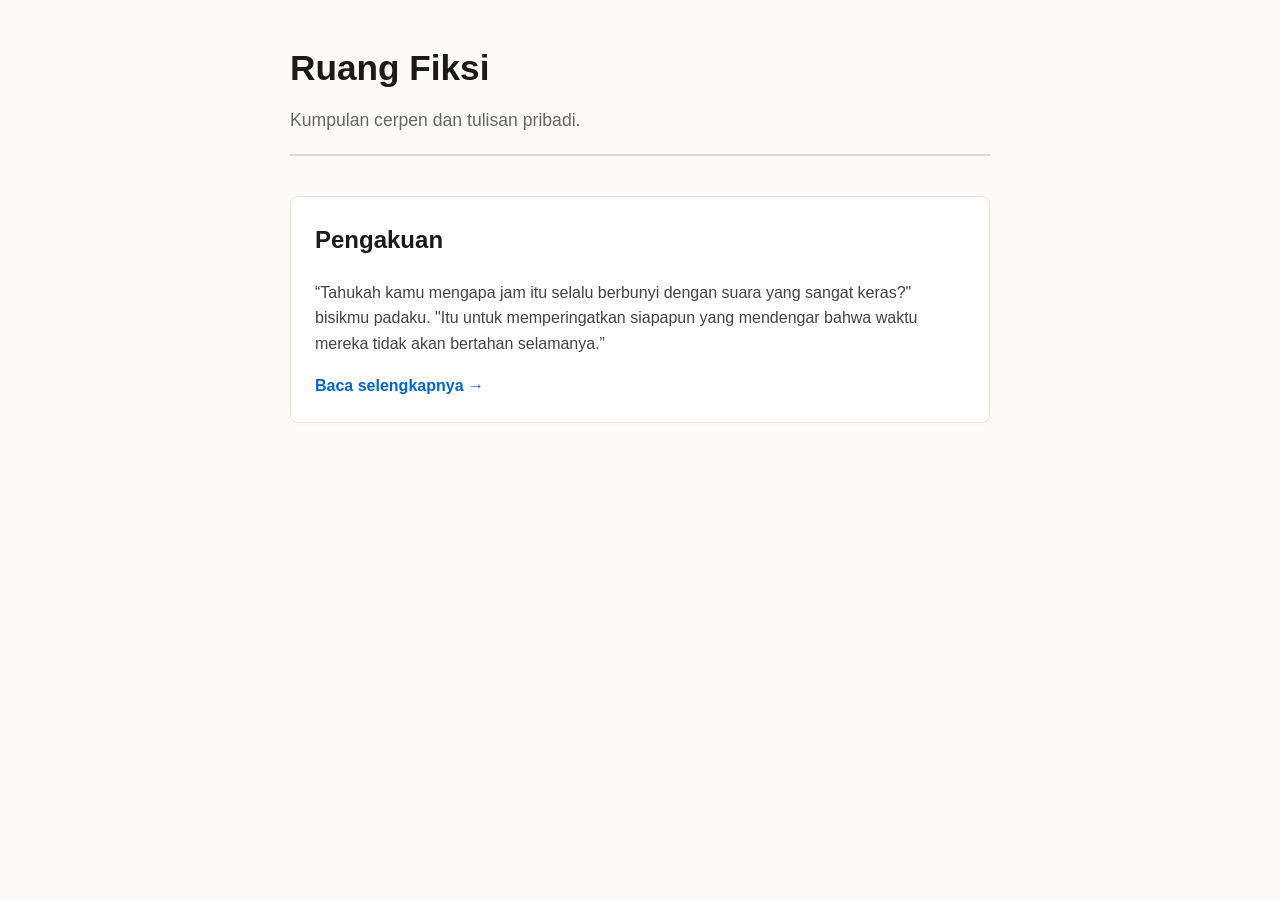
==== index.html @ 9e5500b4 "Rilis awal web dan cerpen pertama (Pengakuan)" ====
<!DOCTYPE html>
<html lang="id">
<head>
    <meta charset="UTF-8">
    <title>Neilo's archive</title>
    <link rel="stylesheet" href="style.css">
</head>
<body>
    <header>
        <h1>Ruang Fiksi</h1>
        <p>Kumpulan cerpen dan tulisan pribadi.</p>
    </header>

    <main>
        <!-- Daftar cerpen akan diletakkan di bawah ini -->
        <article>
    <h2><a href="#">Pengakuan</a></h2>
    <p>“Tahukah kamu mengapa jam itu selalu berbunyi dengan suara yang sangat keras?" bisikmu padaku. "Itu untuk memperingatkan siapapun yang mendengar bahwa waktu mereka tidak akan bertahan selamanya.”</p>
    <a href="pengakuan.html" class="read-more">Baca selengkapnya &rarr;</a>
</article>
    </main>
</body>
</html>
---- style.css ----
/* Pengaturan dasar halaman */
body {
    font-family: -apple-system, BlinkMacSystemFont, "Segoe UI", Roboto, sans-serif;
    background-color: #fdfbf7;
    color: #2c2c2c;
    line-height: 1.6;
    max-width: 700px; /* Lebar maksimal halaman agar nyaman dibaca */
    margin: 0 auto;    /* Membuat posisi teks persis di tengah layar */
    padding: 40px 20px; /* Ruang kosong (padding) di tepi layar */
}

/* Bagian Header / Judul Utama Web */
header {
    border-bottom: 2px solid #e0dbd0;
    padding-bottom: 20px;
    margin-bottom: 40px;
}

header h1 {
    margin: 0 0 10px 0;
    font-size: 2.2rem;
    color: #1a1a1a;
}

header p {
    margin: 0;
    color: #666666;
    font-size: 1.1rem;
}

/* Bagian Kotak Cerpen (Article Card) */
article {
    background: #ffffff;
    padding: 24px;
    border-radius: 8px;
    border: 1px solid #eae5dc;
    margin-bottom: 20px;
    box-shadow: 0 2px 4px rgba(0, 0, 0, 0.02);
}

article h2 {
    margin-top: 0;
    font-size: 1.5rem;
}

article h2 a {
    color: #1a1a1a;
    text-decoration: none;
}

/* Efek interaktif saat kursor menyentuh judul cerpen */
article h2 a:hover {
    color: #0066cc; 
    text-decoration: underline;
}

article p {
    color: #444444;
    margin-bottom: 16px;
}

/* Tombol atau Tautan Baca Selengkapnya */
article a.read-more {
    display: inline-block;
    font-weight: 600;
    color: #0066cc;
    text-decoration: none;
}

article a.read-more:hover {
    text-decoration: underline;
}

/* Styling khusus untuk isi cerpen */
.cerpen-content {
    font-family: "Lora", "Georgia", serif; /* Gaya serif sangat cocok untuk cerita fiksi karena terasa seperti buku */
    font-size: 1.125rem; /* Ukuran huruf 18px, pas untuk dibaca lama */
    line-height: 1.8; /* Jarak antar baris longgar agar tidak sesak */
    color: #2b2b2b;
}

.cerpen-content p {
    margin-bottom: 1.5rem; /* Jarak antar paragraf yang jelas */
    text-align: justify; /* Meratakan kiri-kanan agar rapi seperti buku cetak */
}

/* Membuat huruf pertama di paragraf awal menjadi besar */
.cerpen-content p:first-of-type::first-letter {
    font-size: 4rem;
    float: left;
    line-height: 1;
    padding-right: 8px;
    font-weight: bold;
    color: #1a1a1a;
}
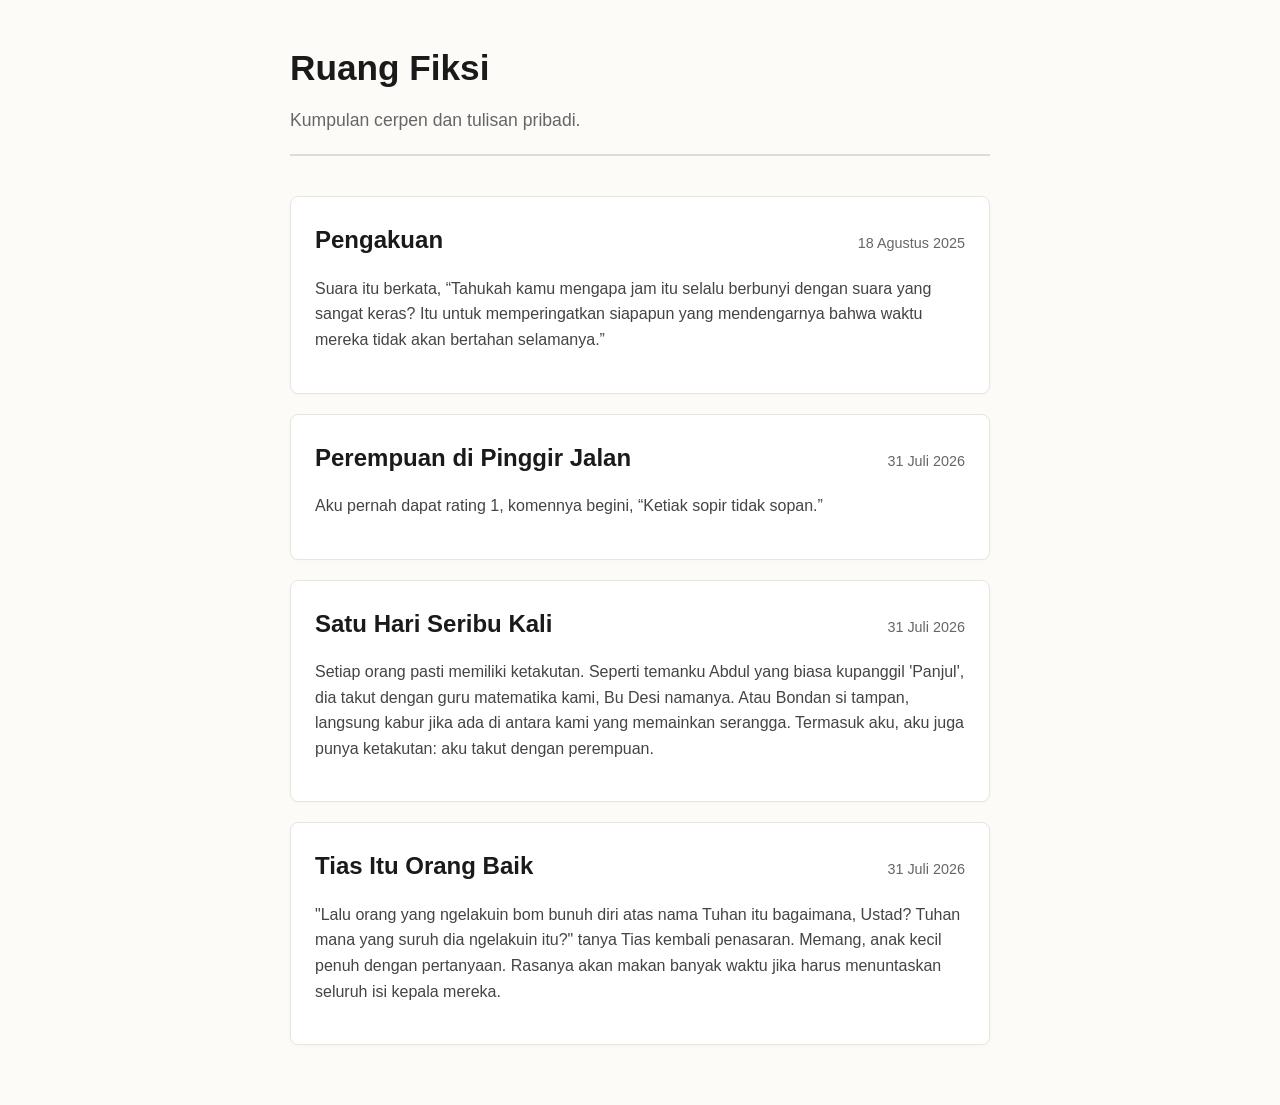
==== commit ad674dbb: "Tambahin cerpen Perempuan di Pinggir Jalan, Satu Hari Seribu Kali, dan Tias itu Orang Baik" ====
--- a/index.html
+++ b/index.html
@@ -2,7 +2,7 @@
 <html lang="id">
 <head>
     <meta charset="UTF-8">
-    <title>Neilo's archive</title>
+    <title>Neilo Archive</title>
     <link rel="stylesheet" href="style.css">
 </head>
 <body>
@@ -14,10 +14,44 @@
     <main>
         <!-- Daftar cerpen akan diletakkan di bawah ini -->
         <article>
-    <h2><a href="#">Pengakuan</a></h2>
-    <p>“Tahukah kamu mengapa jam itu selalu berbunyi dengan suara yang sangat keras?" bisikmu padaku. "Itu untuk memperingatkan siapapun yang mendengar bahwa waktu mereka tidak akan bertahan selamanya.”</p>
-    <a href="pengakuan.html" class="read-more">Baca selengkapnya &rarr;</a>
-</article>
+    <!-- Bungkus judul dan tanggal dalam satu kotak -->
+            <div class="header-cerpen">
+                <h2><a href="pengakuan.html">Pengakuan</a></h2>
+                <time>18 Agustus 2025</time>
+            </div>
+            
+            <p>Suara itu berkata, “Tahukah kamu mengapa jam itu selalu berbunyi dengan suara yang sangat keras? Itu untuk memperingatkan siapapun yang mendengarnya bahwa waktu mereka tidak akan bertahan selamanya.”</p>
+        </article>
+
+        <article>
+    <!-- Bungkus judul dan tanggal dalam satu kotak -->
+            <div class="header-cerpen">
+                <h2><a href="perempuan-di-pinggir-jalan.html">Perempuan di Pinggir Jalan</a></h2>
+                <time>31 Juli 2026</time>
+            </div>
+            
+            <p>Aku pernah dapat rating 1, komennya begini, “Ketiak sopir tidak sopan.” </p>
+        </article>
+
+        <article>
+    <!-- Bungkus judul dan tanggal dalam satu kotak -->
+            <div class="header-cerpen">
+                <h2><a href="satu-hari-seribu-kali.html">Satu Hari Seribu Kali</a></h2>
+                <time>31 Juli 2026</time>
+            </div>
+            
+            <p>Setiap orang pasti memiliki ketakutan. Seperti temanku Abdul yang biasa kupanggil 'Panjul', dia takut dengan guru matematika kami, Bu Desi namanya. Atau Bondan si tampan, langsung kabur jika ada di antara kami yang memainkan serangga. Termasuk aku, aku juga punya ketakutan: aku takut dengan perempuan. </p>
+        </article>
+
+        <article>
+    <!-- Bungkus judul dan tanggal dalam satu kotak -->
+            <div class="header-cerpen">
+                <h2><a href="tias-itu-orang-baik.html">Tias Itu Orang Baik</a></h2>
+                <time>31 Juli 2026</time>
+            </div>
+            
+            <p>"Lalu orang yang ngelakuin bom bunuh diri atas nama Tuhan itu bagaimana, Ustad? Tuhan mana yang suruh dia ngelakuin itu?" tanya Tias kembali penasaran. Memang, anak kecil penuh dengan pertanyaan. Rasanya akan makan banyak waktu jika harus menuntaskan seluruh isi kepala mereka.</p>
+        </article>
     </main>
 </body>
 </html>
--- a/style.css
+++ b/style.css
@@ -26,6 +26,23 @@
     margin: 0;
     color: #666666;
     font-size: 1.1rem;
+}
+
+.header-cerpen {
+    display: flex;
+    justify-content: space-between; /* Mendorong judul mentok ke kiri, tanggal mentok ke kanan */
+    align-items: baseline; /* Menyamaratakan garis bawah teks agar sejajar rapi */
+    margin-bottom: 12px; /* Memberi jarak dengan paragraf sinopsis di bawahnya */
+}
+
+.header-cerpen h2 {
+    margin: 0; /* Wajib diubah menjadi 0 agar kotak flexbox tidak berantakan */
+}
+
+.header-cerpen time {
+    font-size: 0.9rem; /* Dibuat lebih kecil dari teks biasa (1rem) */
+    color: #666; /* Warna abu-abu agar mata pembaca tetap fokus pada judul utama */
+    margin-left: 15px; /* Memberi jarak aman jika layar ponsel sangat sempit dan teks bertabrakan */
 }
 
 /* Bagian Kotak Cerpen (Article Card) */
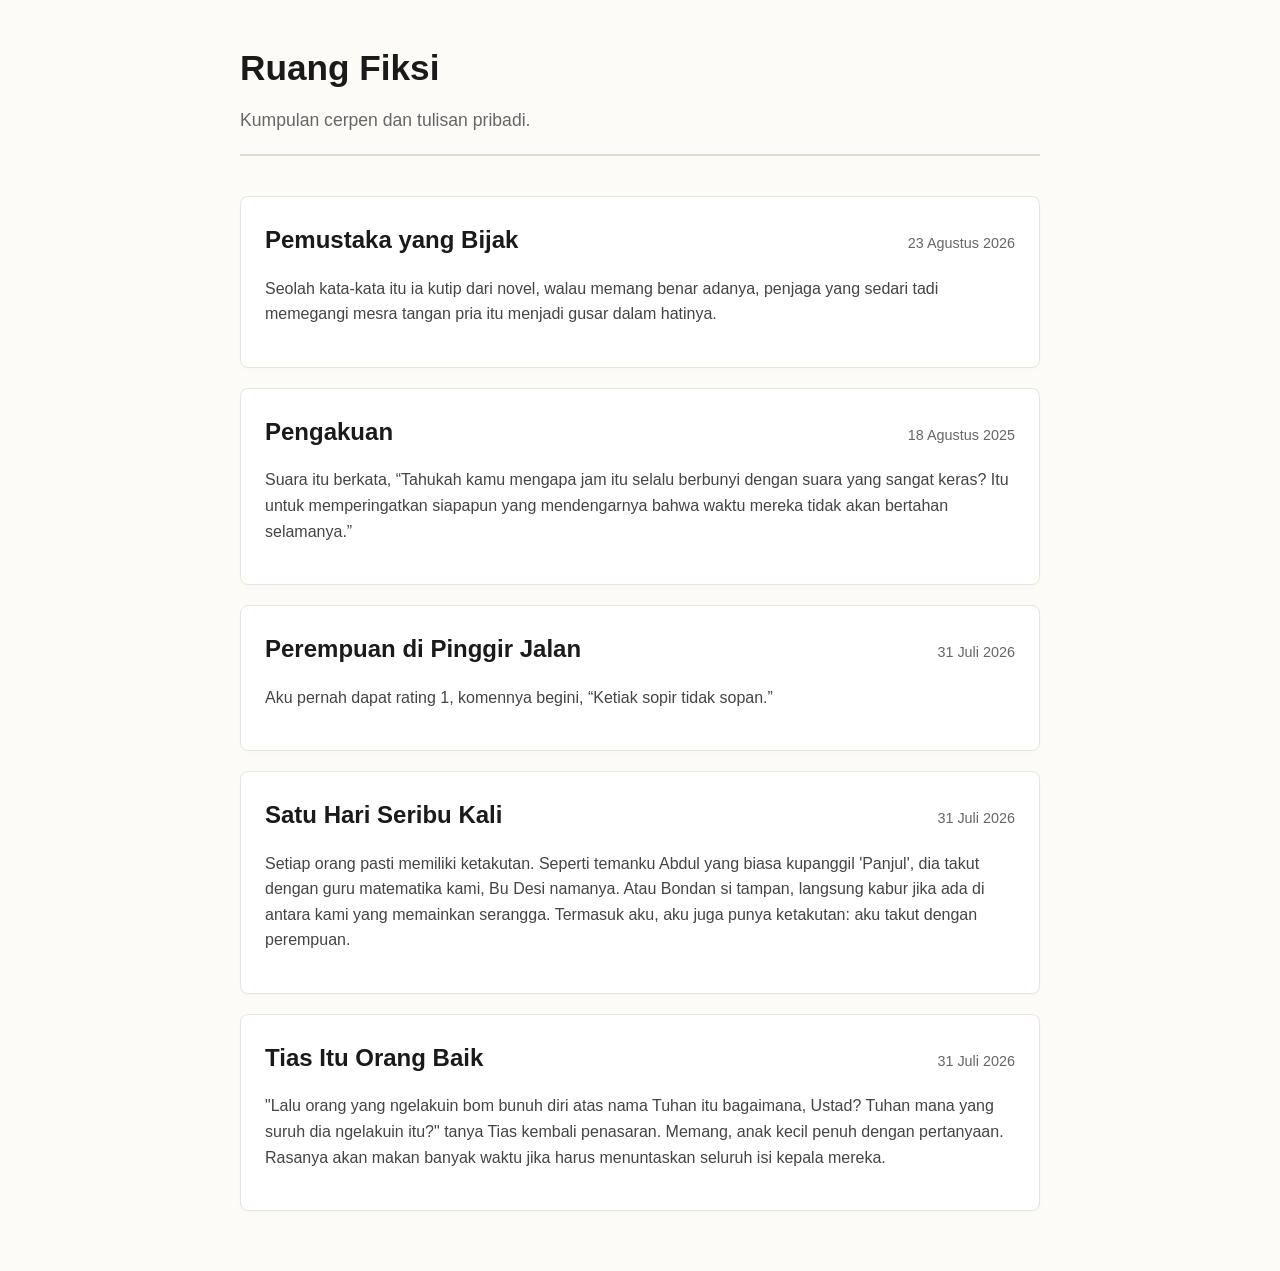
==== commit fcb0db7a: "Tambahin cerpen Pemustaka yang Bijak dan membuat tampilan hp lebih nyaman" ====
--- a/index.html
+++ b/index.html
@@ -2,6 +2,7 @@
 <html lang="id">
 <head>
     <meta charset="UTF-8">
+    <meta name="viewport" content="width=device-width, initial-scale=1.0">
     <title>Neilo Archive</title>
     <link rel="stylesheet" href="style.css">
 </head>
@@ -13,6 +14,16 @@
 
     <main>
         <!-- Daftar cerpen akan diletakkan di bawah ini -->
+        <article>
+    <!-- Bungkus judul dan tanggal dalam satu kotak -->
+            <div class="header-cerpen">
+                <h2><a href="pemustaka-yang-bijak.html">Pemustaka yang Bijak</a></h2>
+                <time>23 Agustus 2026</time>
+            </div>
+            
+            <p>Seolah kata-kata itu ia kutip dari novel, walau memang benar adanya, penjaga yang sedari tadi memegangi mesra tangan pria itu menjadi gusar dalam hatinya. </p>
+        </article>
+
         <article>
     <!-- Bungkus judul dan tanggal dalam satu kotak -->
             <div class="header-cerpen">
--- a/style.css
+++ b/style.css
@@ -4,8 +4,9 @@
     background-color: #fdfbf7;
     color: #2c2c2c;
     line-height: 1.6;
-    max-width: 700px; /* Lebar maksimal halaman agar nyaman dibaca */
-    margin: 0 auto;    /* Membuat posisi teks persis di tengah layar */
+    max-width: 800px; /* Batas mentok lebar untuk layar laptop */
+    width: 90%; /* Memberi sisa ruang kosong di sisi kiri-kanan layar HP */
+    margin: 0 auto;    /* Mendorong konten persis ke tengah layar */
     padding: 40px 20px; /* Ruang kosong (padding) di tepi layar */
 }
 
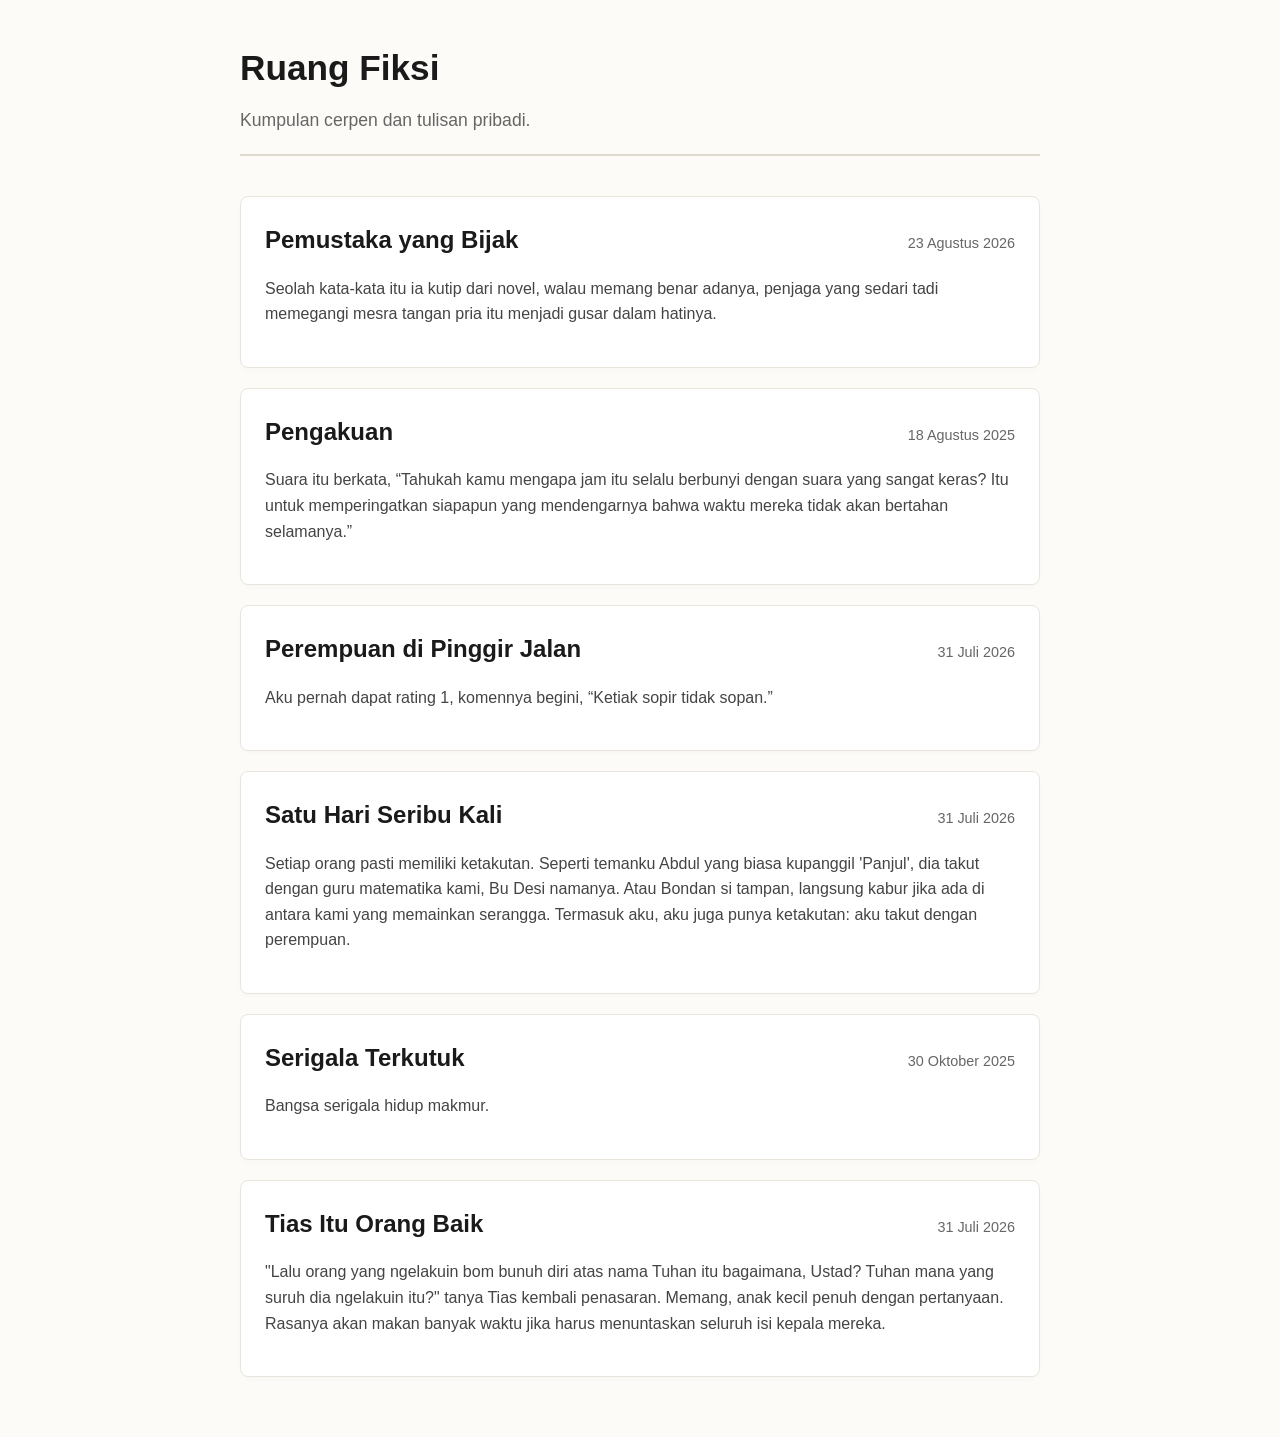
==== commit 7f6b0451: "Menambahkan cerpen Serigala Terkutuk." ====
--- a/index.html
+++ b/index.html
@@ -57,6 +57,16 @@
         <article>
     <!-- Bungkus judul dan tanggal dalam satu kotak -->
             <div class="header-cerpen">
+                <h2><a href="serigala-terkutuk.html">Serigala Terkutuk</a></h2>
+                <time>30 Oktober 2025</time>
+            </div>
+            
+            <p> Bangsa serigala hidup makmur. </p>
+        </article>
+
+        <article>
+    <!-- Bungkus judul dan tanggal dalam satu kotak -->
+            <div class="header-cerpen">
                 <h2><a href="tias-itu-orang-baik.html">Tias Itu Orang Baik</a></h2>
                 <time>31 Juli 2026</time>
             </div>
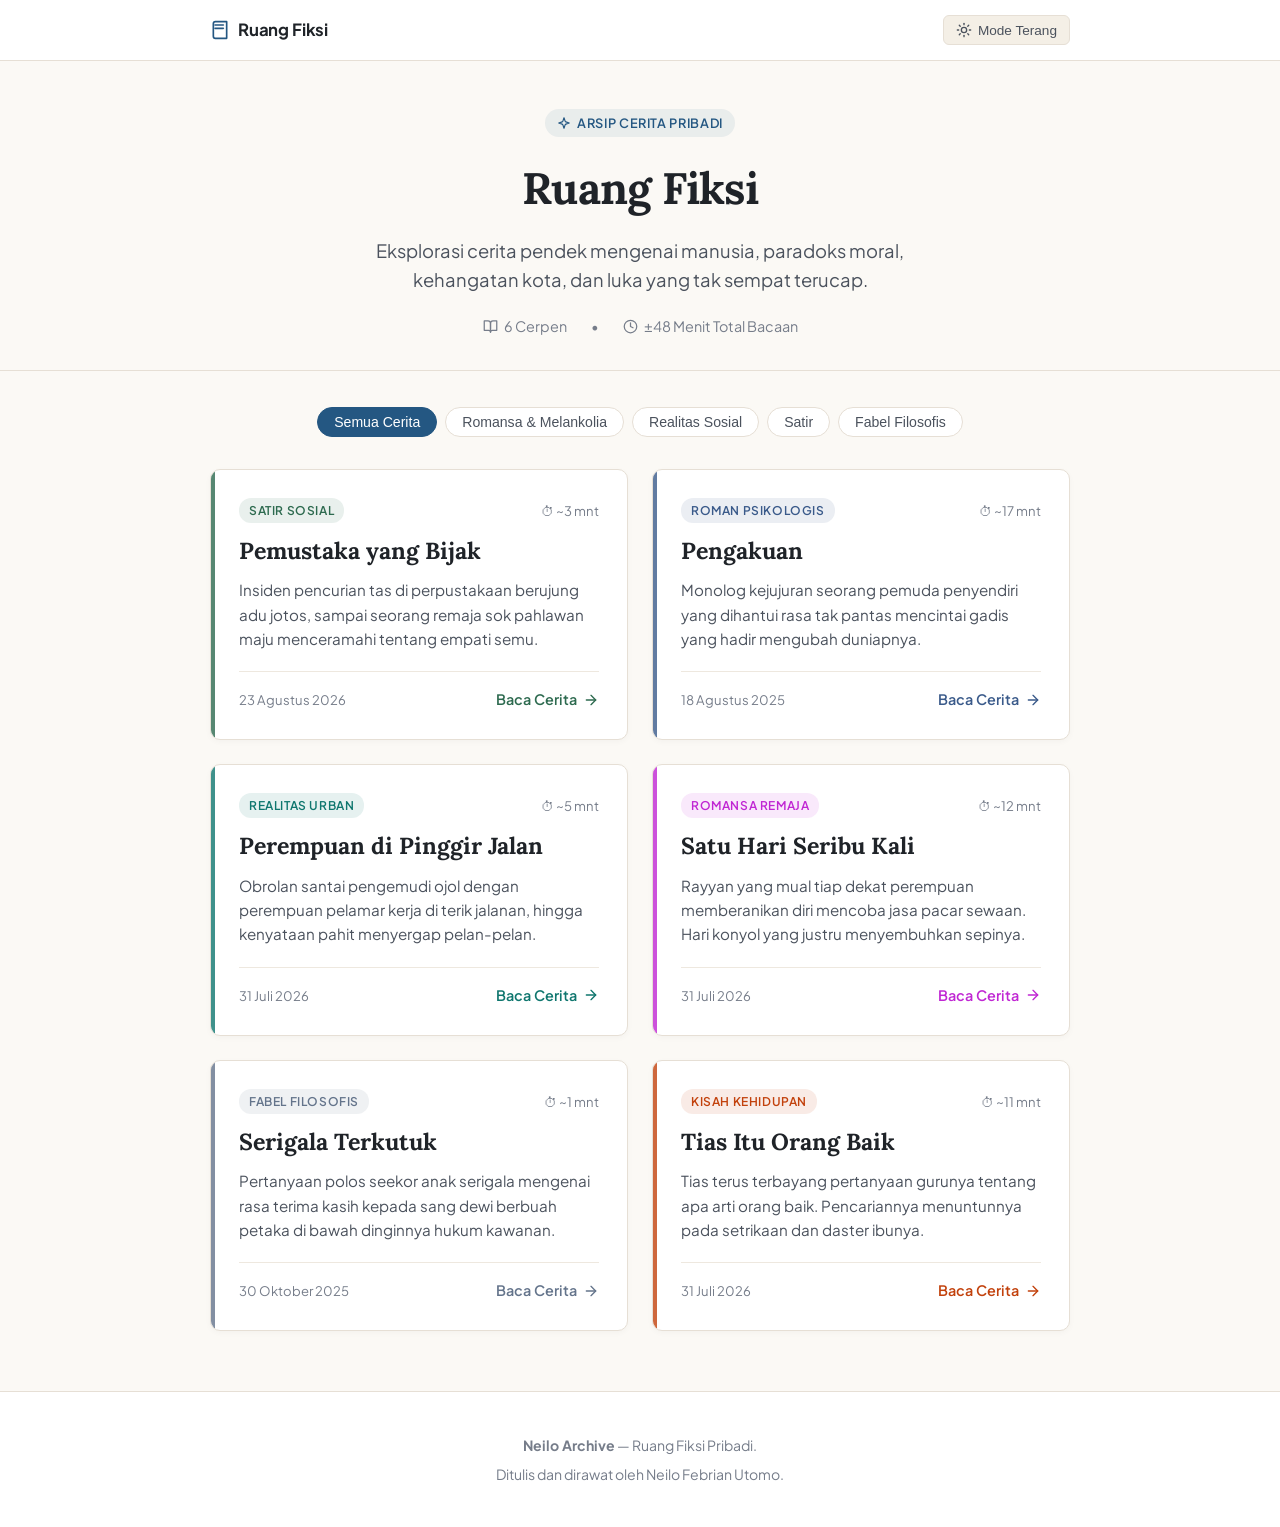
==== commit 9381604a: "feat: perbarui tampilan antarmuka cerpen, mode baca interaktif, dan navigasi arsip" ====
--- a/index.html
+++ b/index.html
@@ -3,76 +3,194 @@
 <head>
     <meta charset="UTF-8">
     <meta name="viewport" content="width=device-width, initial-scale=1.0">
-    <title>Neilo Archive</title>
+    <title>Ruang Fiksi - Neilo Archive</title>
+    <meta name="description" content="Kumpulan cerpen, prosa, dan tulisan fiksi pribadi oleh Neilo Febrian Utomo.">
+    
+    <!-- Google Fonts: Lora (Prose) & Plus Jakarta Sans (UI) -->
+    <link rel="preconnect" href="https://fonts.googleapis.com">
+    <link rel="preconnect" href="https://fonts.gstatic.com" crossorigin>
+    <link href="https://fonts.googleapis.com/css2?family=Lora:ital,wght@0,400..700;1,400..700&family=Plus+Jakarta+Sans:wght@400;500;600;700&display=swap" rel="stylesheet">
+    
     <link rel="stylesheet" href="style.css">
 </head>
 <body>
-    <header>
-        <h1>Ruang Fiksi</h1>
-        <p>Kumpulan cerpen dan tulisan pribadi.</p>
+    <!-- Navigasi Atas -->
+    <nav class="site-nav" aria-label="Navigasi Utama">
+        <div class="container">
+            <a href="index.html" class="nav-brand">
+                <svg width="20" height="20" viewBox="0 0 24 24" fill="none" stroke="currentColor" stroke-width="2" stroke-linecap="round" stroke-linejoin="round"><path d="M4 19.5v-15A2.5 2.5 0 0 1 6.5 2H20v20H6.5a2.5 2.5 0 0 1-2.5-2.5Z"/><path d="M6 6h10"/><path d="M6 10h10"/></svg>
+                <span>Ruang Fiksi</span>
+            </a>
+            
+            <div class="nav-actions">
+                <button id="theme-toggle-btn" class="nav-btn" type="button" aria-label="Ganti Tema">
+                    <svg width="16" height="16" viewBox="0 0 24 24" fill="none" stroke="currentColor" stroke-width="2" stroke-linecap="round" stroke-linejoin="round"><circle cx="12" cy="12" r="4"/><path d="M12 2v2"/><path d="M12 20v2"/><path d="m4.93 4.93 1.41 1.41"/><path d="m17.66 17.66 1.41 1.41"/><path d="M2 12h2"/><path d="M20 12h2"/><path d="m6.34 17.66-1.41 1.41"/><path d="m19.07 4.93-1.41 1.41"/></svg>
+                    <span class="theme-label">Tema</span>
+                </button>
+            </div>
+        </div>
+    </nav>
+
+    <!-- Header Hero Beranda -->
+    <header class="home-hero">
+        <div class="container">
+            <div class="home-badge">
+                <svg width="14" height="14" viewBox="0 0 24 24" fill="none" stroke="currentColor" stroke-width="2" stroke-linecap="round" stroke-linejoin="round"><path d="m12 3-1.912 5.813a2 2 0 0 1-1.275 1.275L3 12l5.813 1.912a2 2 0 0 1 1.275 1.275L12 21l1.912-5.813a2 2 0 0 1 1.275-1.275L21 12l-5.813-1.912a2 2 0 0 1-1.275-1.275L12 3Z"/></svg>
+                Arsip Cerita Pribadi
+            </div>
+            <h1>Ruang Fiksi</h1>
+            <p>Eksplorasi cerita pendek mengenai manusia, paradoks moral, kehangatan kota, dan luka yang tak sempat terucap.</p>
+            
+            <div class="home-stats">
+                <span>
+                    <svg width="15" height="15" viewBox="0 0 24 24" fill="none" stroke="currentColor" stroke-width="2" stroke-linecap="round" stroke-linejoin="round"><path d="M2 3h6a4 4 0 0 1 4 4v14a3 3 0 0 0-3-3H2z"/><path d="M22 3h-6a4 4 0 0 0-4 4v14a3 3 0 0 1 3-3h7z"/></svg>
+                    6 Cerpen
+                </span>
+                <span>•</span>
+                <span>
+                    <svg width="15" height="15" viewBox="0 0 24 24" fill="none" stroke="currentColor" stroke-width="2" stroke-linecap="round" stroke-linejoin="round"><circle cx="12" cy="12" r="10"/><polyline points="12 6 12 12 16 14"/></svg>
+                    ±48 Menit Total Bacaan
+                </span>
+            </div>
+        </div>
     </header>
 
-    <main>
-        <!-- Daftar cerpen akan diletakkan di bawah ini -->
-        <article>
-    <!-- Bungkus judul dan tanggal dalam satu kotak -->
-            <div class="header-cerpen">
-                <h2><a href="pemustaka-yang-bijak.html">Pemustaka yang Bijak</a></h2>
-                <time>23 Agustus 2026</time>
-            </div>
-            
-            <p>Seolah kata-kata itu ia kutip dari novel, walau memang benar adanya, penjaga yang sedari tadi memegangi mesra tangan pria itu menjadi gusar dalam hatinya. </p>
-        </article>
+    <main class="container">
+        <!-- Filter Kategori -->
+        <div class="filter-bar" role="tablist" aria-label="Filter Genre Cerpen">
+            <button class="filter-pill active" data-category="all" type="button">Semua Cerita</button>
+            <button class="filter-pill" data-category="romansa" type="button">Romansa & Melankolia</button>
+            <button class="filter-pill" data-category="realitas" type="button">Realitas Sosial</button>
+            <button class="filter-pill" data-category="satir" type="button">Satir</button>
+            <button class="filter-pill" data-category="fabel" type="button">Fabel Filosofis</button>
+        </div>
 
-        <article>
-    <!-- Bungkus judul dan tanggal dalam satu kotak -->
-            <div class="header-cerpen">
-                <h2><a href="pengakuan.html">Pengakuan</a></h2>
-                <time>18 Agustus 2025</time>
-            </div>
-            
-            <p>Suara itu berkata, “Tahukah kamu mengapa jam itu selalu berbunyi dengan suara yang sangat keras? Itu untuk memperingatkan siapapun yang mendengarnya bahwa waktu mereka tidak akan bertahan selamanya.”</p>
-        </article>
+        <!-- Grid Daftar Cerpen -->
+        <section class="story-grid" aria-label="Daftar Cerpen">
+            <!-- Cerpen 1: Pemustaka yang Bijak -->
+            <article class="story-card" data-category="satir" style="--card-accent: #2d6a4f; --card-tint: rgba(45, 106, 79, 0.1);">
+                <div>
+                    <div class="story-card-header">
+                        <span class="story-tag">Satir Sosial</span>
+                        <span class="story-time-meta">⏱ ~3 mnt</span>
+                    </div>
+                    <h2><a href="pemustaka-yang-bijak.html">Pemustaka yang Bijak</a></h2>
+                    <p>Insiden pencurian tas di perpustakaan berujung adu jotos, sampai seorang remaja sok pahlawan maju menceramahi tentang empati semu.</p>
+                </div>
+                <div class="story-card-footer">
+                    <span class="story-date">23 Agustus 2026</span>
+                    <a href="pemustaka-yang-bijak.html" class="story-read-link">
+                        Baca Cerita 
+                        <svg width="16" height="16" viewBox="0 0 24 24" fill="none" stroke="currentColor" stroke-width="2" stroke-linecap="round" stroke-linejoin="round"><path d="M5 12h14"/><path d="m12 5 7 7-7 7"/></svg>
+                    </a>
+                </div>
+            </article>
 
-        <article>
-    <!-- Bungkus judul dan tanggal dalam satu kotak -->
-            <div class="header-cerpen">
-                <h2><a href="perempuan-di-pinggir-jalan.html">Perempuan di Pinggir Jalan</a></h2>
-                <time>31 Juli 2026</time>
-            </div>
-            
-            <p>Aku pernah dapat rating 1, komennya begini, “Ketiak sopir tidak sopan.” </p>
-        </article>
+            <!-- Cerpen 2: Pengakuan -->
+            <article class="story-card" data-category="romansa" style="--card-accent: #3a5a8a; --card-tint: rgba(58, 90, 138, 0.1);">
+                <div>
+                    <div class="story-card-header">
+                        <span class="story-tag">Roman Psikologis</span>
+                        <span class="story-time-meta">⏱ ~17 mnt</span>
+                    </div>
+                    <h2><a href="pengakuan.html">Pengakuan</a></h2>
+                    <p>Monolog kejujuran seorang pemuda penyendiri yang dihantui rasa tak pantas mencintai gadis yang hadir mengubah duniapnya.</p>
+                </div>
+                <div class="story-card-footer">
+                    <span class="story-date">18 Agustus 2025</span>
+                    <a href="pengakuan.html" class="story-read-link">
+                        Baca Cerita 
+                        <svg width="16" height="16" viewBox="0 0 24 24" fill="none" stroke="currentColor" stroke-width="2" stroke-linecap="round" stroke-linejoin="round"><path d="M5 12h14"/><path d="m12 5 7 7-7 7"/></svg>
+                    </a>
+                </div>
+            </article>
 
-        <article>
-    <!-- Bungkus judul dan tanggal dalam satu kotak -->
-            <div class="header-cerpen">
-                <h2><a href="satu-hari-seribu-kali.html">Satu Hari Seribu Kali</a></h2>
-                <time>31 Juli 2026</time>
-            </div>
-            
-            <p>Setiap orang pasti memiliki ketakutan. Seperti temanku Abdul yang biasa kupanggil 'Panjul', dia takut dengan guru matematika kami, Bu Desi namanya. Atau Bondan si tampan, langsung kabur jika ada di antara kami yang memainkan serangga. Termasuk aku, aku juga punya ketakutan: aku takut dengan perempuan. </p>
-        </article>
+            <!-- Cerpen 3: Perempuan di Pinggir Jalan -->
+            <article class="story-card" data-category="realitas" style="--card-accent: #0f766e; --card-tint: rgba(15, 118, 110, 0.1);">
+                <div>
+                    <div class="story-card-header">
+                        <span class="story-tag">Realitas Urban</span>
+                        <span class="story-time-meta">⏱ ~5 mnt</span>
+                    </div>
+                    <h2><a href="perempuan-di-pinggir-jalan.html">Perempuan di Pinggir Jalan</a></h2>
+                    <p>Obrolan santai pengemudi ojol dengan perempuan pelamar kerja di terik jalanan, hingga kenyataan pahit menyergap pelan-pelan.</p>
+                </div>
+                <div class="story-card-footer">
+                    <span class="story-date">31 Juli 2026</span>
+                    <a href="perempuan-di-pinggir-jalan.html" class="story-read-link">
+                        Baca Cerita 
+                        <svg width="16" height="16" viewBox="0 0 24 24" fill="none" stroke="currentColor" stroke-width="2" stroke-linecap="round" stroke-linejoin="round"><path d="M5 12h14"/><path d="m12 5 7 7-7 7"/></svg>
+                    </a>
+                </div>
+            </article>
 
-        <article>
-    <!-- Bungkus judul dan tanggal dalam satu kotak -->
-            <div class="header-cerpen">
-                <h2><a href="serigala-terkutuk.html">Serigala Terkutuk</a></h2>
-                <time>30 Oktober 2025</time>
-            </div>
-            
-            <p> Bangsa serigala hidup makmur. </p>
-        </article>
+            <!-- Cerpen 4: Satu Hari Seribu Kali -->
+            <article class="story-card" data-category="romansa" style="--card-accent: #c026d3; --card-tint: rgba(192, 38, 211, 0.1);">
+                <div>
+                    <div class="story-card-header">
+                        <span class="story-tag">Romansa Remaja</span>
+                        <span class="story-time-meta">⏱ ~12 mnt</span>
+                    </div>
+                    <h2><a href="satu-hari-seribu-kali.html">Satu Hari Seribu Kali</a></h2>
+                    <p>Rayyan yang mual tiap dekat perempuan memberanikan diri mencoba jasa pacar sewaan. Hari konyol yang justru menyembuhkan sepinya.</p>
+                </div>
+                <div class="story-card-footer">
+                    <span class="story-date">31 Juli 2026</span>
+                    <a href="satu-hari-seribu-kali.html" class="story-read-link">
+                        Baca Cerita 
+                        <svg width="16" height="16" viewBox="0 0 24 24" fill="none" stroke="currentColor" stroke-width="2" stroke-linecap="round" stroke-linejoin="round"><path d="M5 12h14"/><path d="m12 5 7 7-7 7"/></svg>
+                    </a>
+                </div>
+            </article>
 
-        <article>
-    <!-- Bungkus judul dan tanggal dalam satu kotak -->
-            <div class="header-cerpen">
-                <h2><a href="tias-itu-orang-baik.html">Tias Itu Orang Baik</a></h2>
-                <time>31 Juli 2026</time>
-            </div>
-            
-            <p>"Lalu orang yang ngelakuin bom bunuh diri atas nama Tuhan itu bagaimana, Ustad? Tuhan mana yang suruh dia ngelakuin itu?" tanya Tias kembali penasaran. Memang, anak kecil penuh dengan pertanyaan. Rasanya akan makan banyak waktu jika harus menuntaskan seluruh isi kepala mereka.</p>
-        </article>
+            <!-- Cerpen 5: Serigala Terkutuk -->
+            <article class="story-card" data-category="fabel" style="--card-accent: #64748b; --card-tint: rgba(100, 116, 139, 0.1);">
+                <div>
+                    <div class="story-card-header">
+                        <span class="story-tag">Fabel Filosofis</span>
+                        <span class="story-time-meta">⏱ ~1 mnt</span>
+                    </div>
+                    <h2><a href="serigala-terkutuk.html">Serigala Terkutuk</a></h2>
+                    <p>Pertanyaan polos seekor anak serigala mengenai rasa terima kasih kepada sang dewi berbuah petaka di bawah dinginnya hukum kawanan.</p>
+                </div>
+                <div class="story-card-footer">
+                    <span class="story-date">30 Oktober 2025</span>
+                    <a href="serigala-terkutuk.html" class="story-read-link">
+                        Baca Cerita 
+                        <svg width="16" height="16" viewBox="0 0 24 24" fill="none" stroke="currentColor" stroke-width="2" stroke-linecap="round" stroke-linejoin="round"><path d="M5 12h14"/><path d="m12 5 7 7-7 7"/></svg>
+                    </a>
+                </div>
+            </article>
+
+            <!-- Cerpen 6: Tias Itu Orang Baik -->
+            <article class="story-card" data-category="realitas" style="--card-accent: #c2410c; --card-tint: rgba(194, 65, 12, 0.1);">
+                <div>
+                    <div class="story-card-header">
+                        <span class="story-tag">Kisah Kehidupan</span>
+                        <span class="story-time-meta">⏱ ~11 mnt</span>
+                    </div>
+                    <h2><a href="tias-itu-orang-baik.html">Tias Itu Orang Baik</a></h2>
+                    <p>Tias terus terbayang pertanyaan gurunya tentang apa arti orang baik. Pencariannya menuntunnya pada setrikaan dan daster ibunya.</p>
+                </div>
+                <div class="story-card-footer">
+                    <span class="story-date">31 Juli 2026</span>
+                    <a href="tias-itu-orang-baik.html" class="story-read-link">
+                        Baca Cerita 
+                        <svg width="16" height="16" viewBox="0 0 24 24" fill="none" stroke="currentColor" stroke-width="2" stroke-linecap="round" stroke-linejoin="round"><path d="M5 12h14"/><path d="m12 5 7 7-7 7"/></svg>
+                    </a>
+                </div>
+            </article>
+        </section>
     </main>
+
+    <!-- Footer -->
+    <footer class="site-footer">
+        <div class="container">
+            <p><strong>Neilo Archive</strong> — Ruang Fiksi Pribadi.</p>
+            <p>Ditulis dan dirawat oleh Neilo Febrian Utomo.</p>
+        </div>
+    </footer>
+
+    <script src="main.js"></script>
 </body>
-</html>+</html>
--- a/style.css
+++ b/style.css
@@ -1,114 +1,822 @@
-/* Pengaturan dasar halaman */
+/* ==========================================================================
+   Ruang Fiksi - Neilo Archive Stylesheet
+   Sistem Desain Khusus Cerita Fiksi: Tipografi Nyaman, Mode Baca, & Aksen Unik
+   ========================================================================== */
+
+/* 1. VARIABEL & TEMA WARNA */
+:root {
+    --font-serif: 'Lora', Georgia, 'Times New Roman', serif;
+    --font-sans: 'Plus Jakarta Sans', -apple-system, BlinkMacSystemFont, "Segoe UI", Roboto, sans-serif;
+    
+    /* Default Mode: Terang (Clean Light Paper) */
+    --bg-page: #fbf9f5;
+    --bg-surface: #ffffff;
+    --bg-surface-subtle: #f4efe6;
+    --bg-accent-subtle: rgba(0, 0, 0, 0.04);
+    
+    --text-primary: #1f2328;
+    --text-secondary: #4b525d;
+    --text-muted: #767d8a;
+    
+    --border-color: #e6dfd5;
+    --border-subtle: #eee8df;
+    
+    --accent-default: #245782;
+    --accent-hover: #173b5c;
+    --accent-light: rgba(36, 87, 130, 0.08);
+    
+    --story-accent: #245782;
+    --story-tint: rgba(36, 87, 130, 0.06);
+
+    --shadow-sm: 0 2px 6px rgba(0, 0, 0, 0.03);
+    --shadow-md: 0 8px 20px rgba(0, 0, 0, 0.05);
+    
+    --content-width: 720px;
+    --container-width: 900px;
+    --radius-sm: 6px;
+    --radius-md: 10px;
+    --radius-lg: 16px;
+    
+    --font-size-base: 1.125rem; /* 18px */
+    --line-height-prose: 1.85;
+}
+
+/* Tema: Sepia (Kertas Buku Klasik) */
+[data-theme="sepia"] {
+    --bg-page: #f4eedb;
+    --bg-surface: #fcf6e7;
+    --bg-surface-subtle: #e9e0c7;
+    --bg-accent-subtle: rgba(74, 55, 34, 0.05);
+    
+    --text-primary: #3c2e1f;
+    --text-secondary: #5f4a33;
+    --text-muted: #8c7356;
+    
+    --border-color: #dfd2b5;
+    --border-subtle: #e8dec7;
+    
+    --accent-default: #8a5323;
+    --accent-hover: #683d16;
+    --accent-light: rgba(138, 83, 35, 0.1);
+    
+    --shadow-sm: 0 2px 6px rgba(60, 46, 31, 0.05);
+    --shadow-md: 0 8px 20px rgba(60, 46, 31, 0.08);
+}
+
+/* Tema: Gelap (OLED/Midnight Reading) */
+[data-theme="dark"] {
+    --bg-page: #131518;
+    --bg-surface: #1b1e23;
+    --bg-surface-subtle: #242830;
+    --bg-accent-subtle: rgba(255, 255, 255, 0.05);
+    
+    --text-primary: #eceff4;
+    --text-secondary: #b6beca;
+    --text-muted: #798393;
+    
+    --border-color: #2b303b;
+    --border-subtle: #21252d;
+    
+    --accent-default: #58a6ff;
+    --accent-hover: #79b8ff;
+    --accent-light: rgba(88, 166, 255, 0.12);
+    
+    --shadow-sm: 0 2px 6px rgba(0, 0, 0, 0.35);
+    --shadow-md: 0 8px 20px rgba(0, 0, 0, 0.5);
+}
+
+/* Aksen Warna Berdasarkan Cerita */
+body[data-story="pemustaka"] {
+    --story-accent: #2d6a4f;
+    --story-tint: rgba(45, 106, 79, 0.08);
+}
+body[data-story="pengakuan"] {
+    --story-accent: #3a5a8a;
+    --story-tint: rgba(58, 90, 138, 0.08);
+}
+body[data-story="perempuan"] {
+    --story-accent: #0f766e;
+    --story-tint: rgba(15, 118, 110, 0.08);
+}
+body[data-story="seribu-kali"] {
+    --story-accent: #c026d3;
+    --story-tint: rgba(192, 38, 211, 0.08);
+}
+body[data-story="serigala"] {
+    --story-accent: #64748b;
+    --story-tint: rgba(100, 116, 139, 0.1);
+}
+body[data-story="tias"] {
+    --story-accent: #c2410c;
+    --story-tint: rgba(194, 65, 12, 0.08);
+}
+
+/* Skala Ukuran Font Pembaca */
+html.font-sm { font-size: 15px; }
+html.font-md { font-size: 16px; }
+html.font-lg { font-size: 18px; }
+html.font-xl { font-size: 20px; }
+
+/* 2. PENGATURAN DASAR */
+* {
+    box-sizing: border-box;
+}
+
 body {
-    font-family: -apple-system, BlinkMacSystemFont, "Segoe UI", Roboto, sans-serif;
-    background-color: #fdfbf7;
-    color: #2c2c2c;
+    margin: 0;
+    padding: 0;
+    font-family: var(--font-sans);
+    background-color: var(--bg-page);
+    color: var(--text-primary);
     line-height: 1.6;
-    max-width: 800px; /* Batas mentok lebar untuk layar laptop */
-    width: 90%; /* Memberi sisa ruang kosong di sisi kiri-kanan layar HP */
-    margin: 0 auto;    /* Mendorong konten persis ke tengah layar */
-    padding: 40px 20px; /* Ruang kosong (padding) di tepi layar */
-}
-
-/* Bagian Header / Judul Utama Web */
-header {
-    border-bottom: 2px solid #e0dbd0;
-    padding-bottom: 20px;
+    transition: background-color 0.25s ease, color 0.25s ease;
+    -webkit-font-smoothing: antialiased;
+}
+
+/* Scroll progress bar */
+#reading-progress {
+    position: fixed;
+    top: 0;
+    left: 0;
+    height: 3px;
+    width: 0%;
+    background: var(--story-accent);
+    z-index: 1000;
+    transition: width 0.1s ease-out;
+}
+
+/* Container Pembungkus */
+.container {
+    max-width: var(--container-width);
+    margin: 0 auto;
+    padding: 0 20px;
+}
+
+/* 3. NAVBAR & TOOLBAR MODE BACA */
+.site-nav {
+    border-bottom: 1px solid var(--border-color);
+    background-color: var(--bg-surface);
+    position: sticky;
+    top: 0;
+    z-index: 900;
+    backdrop-filter: blur(8px);
+    transition: background-color 0.25s ease, border-color 0.25s ease;
+}
+
+.site-nav .container {
+    display: flex;
+    justify-content: space-between;
+    align-items: center;
+    height: 60px;
+}
+
+.nav-brand {
+    display: flex;
+    align-items: center;
+    gap: 8px;
+    font-weight: 700;
+    font-size: 1.05rem;
+    color: var(--text-primary);
+    text-decoration: none;
+    letter-spacing: -0.01em;
+}
+
+.nav-brand:hover {
+    color: var(--story-accent);
+}
+
+.nav-brand svg {
+    color: var(--story-accent);
+}
+
+.nav-actions {
+    display: flex;
+    align-items: center;
+    gap: 8px;
+}
+
+.nav-btn {
+    display: inline-flex;
+    align-items: center;
+    gap: 6px;
+    background: var(--bg-surface-subtle);
+    border: 1px solid var(--border-color);
+    color: var(--text-secondary);
+    padding: 6px 12px;
+    border-radius: var(--radius-sm);
+    font-size: 0.85rem;
+    font-weight: 500;
+    cursor: pointer;
+    text-decoration: none;
+    transition: all 0.2s ease;
+}
+
+.nav-btn:hover {
+    background: var(--bg-page);
+    color: var(--text-primary);
+    border-color: var(--story-accent);
+}
+
+.font-size-group {
+    display: inline-flex;
+    border: 1px solid var(--border-color);
+    border-radius: var(--radius-sm);
+    overflow: hidden;
+    background: var(--bg-surface-subtle);
+}
+
+.font-size-group button {
+    background: transparent;
+    border: none;
+    color: var(--text-secondary);
+    padding: 6px 10px;
+    font-size: 0.85rem;
+    font-weight: 600;
+    cursor: pointer;
+    transition: background 0.2s ease;
+}
+
+.font-size-group button:hover {
+    background: var(--bg-page);
+    color: var(--text-primary);
+}
+
+.font-size-group button + button {
+    border-left: 1px solid var(--border-color);
+}
+
+/* 4. HEADER UTAMA BERANDA */
+.home-hero {
+    padding: 48px 0 32px 0;
+    text-align: center;
+    border-bottom: 1px solid var(--border-color);
+    margin-bottom: 36px;
+}
+
+.home-badge {
+    display: inline-flex;
+    align-items: center;
+    gap: 6px;
+    background: var(--accent-light);
+    color: var(--accent-default);
+    padding: 4px 12px;
+    border-radius: 20px;
+    font-size: 0.8rem;
+    font-weight: 600;
+    text-transform: uppercase;
+    letter-spacing: 0.05em;
+    margin-bottom: 16px;
+}
+
+.home-hero h1 {
+    font-family: var(--font-serif);
+    font-size: 2.75rem;
+    margin: 0 0 12px 0;
+    color: var(--text-primary);
+    letter-spacing: -0.02em;
+    font-weight: 700;
+}
+
+.home-hero p {
+    font-size: 1.15rem;
+    color: var(--text-secondary);
+    max-width: 600px;
+    margin: 0 auto 20px auto;
+}
+
+.home-stats {
+    display: flex;
+    justify-content: center;
+    gap: 24px;
+    font-size: 0.9rem;
+    color: var(--text-muted);
+}
+
+.home-stats span {
+    display: inline-flex;
+    align-items: center;
+    gap: 6px;
+}
+
+/* 5. FILTER KATEGORI BERANDA */
+.filter-bar {
+    display: flex;
+    justify-content: center;
+    flex-wrap: wrap;
+    gap: 8px;
+    margin-bottom: 32px;
+}
+
+.filter-pill {
+    background: var(--bg-surface);
+    border: 1px solid var(--border-color);
+    color: var(--text-secondary);
+    padding: 6px 16px;
+    border-radius: 20px;
+    font-size: 0.88rem;
+    font-weight: 500;
+    cursor: pointer;
+    transition: all 0.2s ease;
+}
+
+.filter-pill:hover {
+    border-color: var(--accent-default);
+    color: var(--text-primary);
+}
+
+.filter-pill.active {
+    background: var(--accent-default);
+    border-color: var(--accent-default);
+    color: #ffffff;
+}
+
+/* 6. GRID KARTU CERPEN */
+.story-grid {
+    display: grid;
+    grid-template-columns: repeat(auto-fill, minmax(380px, 1fr));
+    gap: 24px;
+    margin-bottom: 60px;
+}
+
+.story-card {
+    background: var(--bg-surface);
+    border: 1px solid var(--border-color);
+    border-radius: var(--radius-md);
+    padding: 28px;
+    display: flex;
+    flex-direction: column;
+    justify-content: space-between;
+    transition: transform 0.2s ease, box-shadow 0.2s ease, border-color 0.2s ease;
+    box-shadow: var(--shadow-sm);
+    position: relative;
+    overflow: hidden;
+}
+
+.story-card::before {
+    content: '';
+    position: absolute;
+    top: 0;
+    left: 0;
+    width: 4px;
+    height: 100%;
+    background: var(--card-accent, var(--story-accent));
+    opacity: 0.8;
+}
+
+.story-card:hover {
+    transform: translateY(-4px);
+    box-shadow: var(--shadow-md);
+    border-color: var(--card-accent, var(--story-accent));
+}
+
+.story-card-header {
+    display: flex;
+    justify-content: space-between;
+    align-items: center;
+    margin-bottom: 12px;
+}
+
+.story-tag {
+    font-size: 0.75rem;
+    font-weight: 600;
+    text-transform: uppercase;
+    letter-spacing: 0.05em;
+    padding: 3px 10px;
+    border-radius: 12px;
+    background: var(--card-tint, var(--story-tint));
+    color: var(--card-accent, var(--story-accent));
+}
+
+.story-time-meta {
+    font-size: 0.82rem;
+    color: var(--text-muted);
+}
+
+.story-card h2 {
+    font-family: var(--font-serif);
+    font-size: 1.45rem;
+    line-height: 1.35;
+    margin: 0 0 12px 0;
+}
+
+.story-card h2 a {
+    color: var(--text-primary);
+    text-decoration: none;
+    transition: color 0.2s ease;
+}
+
+.story-card h2 a:hover {
+    color: var(--card-accent, var(--story-accent));
+}
+
+.story-card p {
+    color: var(--text-secondary);
+    font-size: 0.95rem;
+    line-height: 1.6;
+    margin: 0 0 20px 0;
+    flex-grow: 1;
+}
+
+.story-card-footer {
+    display: flex;
+    justify-content: space-between;
+    align-items: center;
+    border-top: 1px solid var(--border-subtle);
+    padding-top: 16px;
+    margin-top: auto;
+}
+
+.story-read-link {
+    display: inline-flex;
+    align-items: center;
+    gap: 6px;
+    color: var(--card-accent, var(--story-accent));
+    font-weight: 600;
+    font-size: 0.9rem;
+    text-decoration: none;
+    transition: gap 0.2s ease;
+}
+
+.story-read-link:hover {
+    gap: 10px;
+    text-decoration: underline;
+}
+
+.story-date {
+    font-size: 0.82rem;
+    color: var(--text-muted);
+}
+
+/* 7. HALAMAN MEMBACA CERPEN */
+.story-page-wrapper {
+    max-width: var(--content-width);
+    margin: 0 auto;
+    padding: 40px 20px 80px 20px;
+}
+
+/* Hero Cerpen */
+.story-hero {
+    text-align: center;
+    padding-bottom: 32px;
     margin-bottom: 40px;
-}
-
-header h1 {
-    margin: 0 0 10px 0;
-    font-size: 2.2rem;
-    color: #1a1a1a;
-}
-
-header p {
+    border-bottom: 1px solid var(--border-color);
+}
+
+.story-theme-badge {
+    display: inline-flex;
+    align-items: center;
+    gap: 8px;
+    background: var(--story-tint);
+    color: var(--story-accent);
+    padding: 6px 14px;
+    border-radius: 20px;
+    font-size: 0.82rem;
+    font-weight: 600;
+    text-transform: uppercase;
+    letter-spacing: 0.05em;
+    margin-bottom: 20px;
+    border: 1px solid var(--story-tint);
+}
+
+.story-title {
+    font-family: var(--font-serif);
+    font-size: 2.5rem;
+    line-height: 1.25;
+    color: var(--text-primary);
+    margin: 0 0 16px 0;
+    letter-spacing: -0.02em;
+    font-weight: 700;
+}
+
+.story-meta-row {
+    display: flex;
+    justify-content: center;
+    align-items: center;
+    flex-wrap: wrap;
+    gap: 16px;
+    font-size: 0.9rem;
+    color: var(--text-muted);
+}
+
+.story-meta-item {
+    display: inline-flex;
+    align-items: center;
+    gap: 6px;
+}
+
+.story-teaser-quote {
+    font-family: var(--font-serif);
+    font-style: italic;
+    font-size: 1.15rem;
+    color: var(--text-secondary);
+    line-height: 1.6;
+    margin: 24px auto 0 auto;
+    max-width: 580px;
+    padding: 12px 20px;
+    background: var(--bg-surface-subtle);
+    border-left: 3px solid var(--story-accent);
+    border-radius: 0 var(--radius-sm) var(--radius-sm) 0;
+    text-align: left;
+}
+
+/* 8. KONTEN TEKS CERPEN */
+.cerpen-content {
+    font-family: var(--font-serif);
+    font-size: var(--font-size-base);
+    line-height: var(--line-height-prose);
+    color: var(--text-primary);
+    letter-spacing: 0.005em;
+}
+
+.cerpen-content p {
+    margin-bottom: 1.7em;
+    text-align: left;
+}
+
+/* Dropcap elegan yang aman untuk tanda kutip */
+.dropcap {
+    float: left;
+    font-size: 3.8rem;
+    line-height: 0.85;
+    padding-top: 4px;
+    padding-right: 10px;
+    padding-bottom: 2px;
+    font-family: var(--font-serif);
+    font-weight: 700;
+    color: var(--story-accent);
+}
+
+/* Kutipan Khusus / Standout Highlight */
+.story-highlight-box {
+    margin: 36px 0;
+    padding: 24px;
+    background: var(--bg-surface);
+    border: 1px solid var(--border-color);
+    border-left: 4px solid var(--story-accent);
+    border-radius: var(--radius-sm);
+    box-shadow: var(--shadow-sm);
+}
+
+.story-highlight-box p {
     margin: 0;
-    color: #666666;
-    font-size: 1.1rem;
-}
-
-.header-cerpen {
-    display: flex;
-    justify-content: space-between; /* Mendorong judul mentok ke kiri, tanggal mentok ke kanan */
-    align-items: baseline; /* Menyamaratakan garis bawah teks agar sejajar rapi */
-    margin-bottom: 12px; /* Memberi jarak dengan paragraf sinopsis di bawahnya */
-}
-
-.header-cerpen h2 {
-    margin: 0; /* Wajib diubah menjadi 0 agar kotak flexbox tidak berantakan */
-}
-
-.header-cerpen time {
-    font-size: 0.9rem; /* Dibuat lebih kecil dari teks biasa (1rem) */
-    color: #666; /* Warna abu-abu agar mata pembaca tetap fokus pada judul utama */
-    margin-left: 15px; /* Memberi jarak aman jika layar ponsel sangat sempit dan teks bertabrakan */
-}
-
-/* Bagian Kotak Cerpen (Article Card) */
-article {
-    background: #ffffff;
+    font-style: italic;
+    color: var(--text-primary);
+    font-size: 1.15rem;
+}
+
+/* Gaya Khusus: Surat di Cerpen Pengakuan */
+.letter-box {
+    margin: 36px 0;
+    padding: 30px;
+    background: var(--bg-surface);
+    border: 2px dashed var(--border-color);
+    border-radius: var(--radius-md);
+    box-shadow: var(--shadow-sm);
+    position: relative;
+}
+
+.letter-box::before {
+    content: "✉ Sepucuk Surat";
+    position: absolute;
+    top: -12px;
+    left: 24px;
+    background: var(--story-accent);
+    color: #ffffff;
+    font-family: var(--font-sans);
+    font-size: 0.75rem;
+    font-weight: 600;
+    padding: 2px 10px;
+    border-radius: 10px;
+}
+
+.letter-box p {
+    color: var(--text-secondary);
+}
+
+/* Gaya Khusus: Dialog Siaran TV / Talkshow */
+.broadcast-box {
+    margin: 36px 0;
     padding: 24px;
-    border-radius: 8px;
-    border: 1px solid #eae5dc;
-    margin-bottom: 20px;
-    box-shadow: 0 2px 4px rgba(0, 0, 0, 0.02);
-}
-
-article h2 {
-    margin-top: 0;
-    font-size: 1.5rem;
-}
-
-article h2 a {
-    color: #1a1a1a;
+    background: var(--bg-surface-subtle);
+    border: 1px solid var(--border-color);
+    border-radius: var(--radius-md);
+    position: relative;
+}
+
+.broadcast-badge {
+    display: inline-flex;
+    align-items: center;
+    gap: 6px;
+    font-family: var(--font-sans);
+    font-size: 0.78rem;
+    font-weight: 600;
+    color: var(--story-accent);
+    margin-bottom: 12px;
+    text-transform: uppercase;
+    letter-spacing: 0.05em;
+}
+
+/* Pembatas Cerita Estetik */
+.story-divider {
+    display: flex;
+    align-items: center;
+    justify-content: center;
+    margin: 40px 0;
+    gap: 16px;
+    color: var(--text-muted);
+}
+
+.story-divider::before,
+.story-divider::after {
+    content: '';
+    height: 1px;
+    width: 60px;
+    background: var(--border-color);
+}
+
+/* Akhir Cerita */
+.story-end-marker {
+    text-align: center;
+    margin: 48px 0 24px 0;
+    color: var(--text-muted);
+    font-size: 1.25rem;
+    letter-spacing: 0.3em;
+}
+
+/* 9. NAVIGASI ANTAR CERPEN & FOOTER */
+.story-interaction-bar {
+    display: flex;
+    justify-content: space-between;
+    align-items: center;
+    flex-wrap: wrap;
+    gap: 12px;
+    padding: 20px 0;
+    border-top: 1px solid var(--border-color);
+    border-bottom: 1px solid var(--border-color);
+    margin: 40px 0;
+}
+
+.btn-share-link {
+    display: inline-flex;
+    align-items: center;
+    gap: 8px;
+    background: var(--bg-surface);
+    border: 1px solid var(--border-color);
+    color: var(--text-secondary);
+    padding: 8px 16px;
+    border-radius: var(--radius-sm);
+    font-size: 0.9rem;
+    font-weight: 500;
+    cursor: pointer;
+    transition: all 0.2s ease;
+}
+
+.btn-share-link:hover {
+    border-color: var(--story-accent);
+    color: var(--story-accent);
+    background: var(--story-tint);
+}
+
+.story-nav-grid {
+    display: grid;
+    grid-template-columns: 1fr 1fr;
+    gap: 16px;
+    margin-top: 32px;
+}
+
+.nav-card {
+    background: var(--bg-surface);
+    border: 1px solid var(--border-color);
+    border-radius: var(--radius-md);
+    padding: 18px 20px;
     text-decoration: none;
-}
-
-/* Efek interaktif saat kursor menyentuh judul cerpen */
-article h2 a:hover {
-    color: #0066cc; 
+    display: flex;
+    flex-direction: column;
+    gap: 4px;
+    transition: all 0.2s ease;
+}
+
+.nav-card:hover {
+    border-color: var(--story-accent);
+    transform: translateY(-2px);
+    box-shadow: var(--shadow-sm);
+}
+
+.nav-card-label {
+    font-size: 0.78rem;
+    font-weight: 600;
+    text-transform: uppercase;
+    letter-spacing: 0.05em;
+    color: var(--text-muted);
+    display: flex;
+    align-items: center;
+    gap: 4px;
+}
+
+.nav-card.next {
+    text-align: right;
+}
+
+.nav-card.next .nav-card-label {
+    justify-content: flex-end;
+}
+
+.nav-card-title {
+    font-family: var(--font-serif);
+    font-size: 1.05rem;
+    font-weight: 700;
+    color: var(--text-primary);
+    line-height: 1.3;
+}
+
+/* 10. FOOTER SITUS */
+.site-footer {
+    border-top: 1px solid var(--border-color);
+    background: var(--bg-surface);
+    padding: 36px 0;
+    margin-top: 60px;
+    text-align: center;
+    font-size: 0.88rem;
+    color: var(--text-muted);
+}
+
+.site-footer p {
+    margin: 6px 0;
+}
+
+.site-footer a {
+    color: var(--text-secondary);
+    text-decoration: none;
+}
+
+.site-footer a:hover {
+    color: var(--story-accent);
     text-decoration: underline;
 }
 
-article p {
-    color: #444444;
-    margin-bottom: 16px;
-}
-
-/* Tombol atau Tautan Baca Selengkapnya */
-article a.read-more {
-    display: inline-block;
-    font-weight: 600;
-    color: #0066cc;
-    text-decoration: none;
-}
-
-article a.read-more:hover {
-    text-decoration: underline;
-}
-
-/* Styling khusus untuk isi cerpen */
-.cerpen-content {
-    font-family: "Lora", "Georgia", serif; /* Gaya serif sangat cocok untuk cerita fiksi karena terasa seperti buku */
-    font-size: 1.125rem; /* Ukuran huruf 18px, pas untuk dibaca lama */
-    line-height: 1.8; /* Jarak antar baris longgar agar tidak sesak */
-    color: #2b2b2b;
-}
-
-.cerpen-content p {
-    margin-bottom: 1.5rem; /* Jarak antar paragraf yang jelas */
-    text-align: justify; /* Meratakan kiri-kanan agar rapi seperti buku cetak */
-}
-
-/* Membuat huruf pertama di paragraf awal menjadi besar */
-.cerpen-content p:first-of-type::first-letter {
-    font-size: 4rem;
-    float: left;
-    line-height: 1;
-    padding-right: 8px;
-    font-weight: bold;
-    color: #1a1a1a;
-}
-
+/* 11. TOAST NOTIFICATION */
+.toast {
+    position: fixed;
+    bottom: 24px;
+    left: 50%;
+    transform: translateX(-50%) translateY(100px);
+    background: #1e293b;
+    color: #f8fafc;
+    padding: 10px 20px;
+    border-radius: 30px;
+    font-size: 0.88rem;
+    font-weight: 500;
+    box-shadow: 0 10px 25px rgba(0, 0, 0, 0.2);
+    opacity: 0;
+    transition: transform 0.3s cubic-bezier(0.16, 1, 0.3, 1), opacity 0.3s ease;
+    z-index: 2000;
+    pointer-events: none;
+}
+
+.toast.show {
+    transform: translateX(-50%) translateY(0);
+    opacity: 1;
+}
+
+/* 12. RESPONSIVITAS MOBILE */
+@media (max-width: 640px) {
+    .home-hero h1 {
+        font-size: 2.1rem;
+    }
+    
+    .story-title {
+        font-size: 1.85rem;
+    }
+    
+    .story-grid {
+        grid-template-columns: 1fr;
+    }
+    
+    .story-nav-grid {
+        grid-template-columns: 1fr;
+    }
+    
+    .nav-card.next {
+        text-align: left;
+    }
+    
+    .nav-card.next .nav-card-label {
+        justify-content: flex-start;
+    }
+    
+    .nav-btn .theme-label {
+        display: none;
+    }
+    
+    .site-nav .container {
+        padding: 0 12px;
+    }
+    
+    .story-page-wrapper {
+        padding: 24px 14px 60px 14px;
+    }
+    
+    .dropcap {
+        font-size: 3.2rem;
+    }
+}
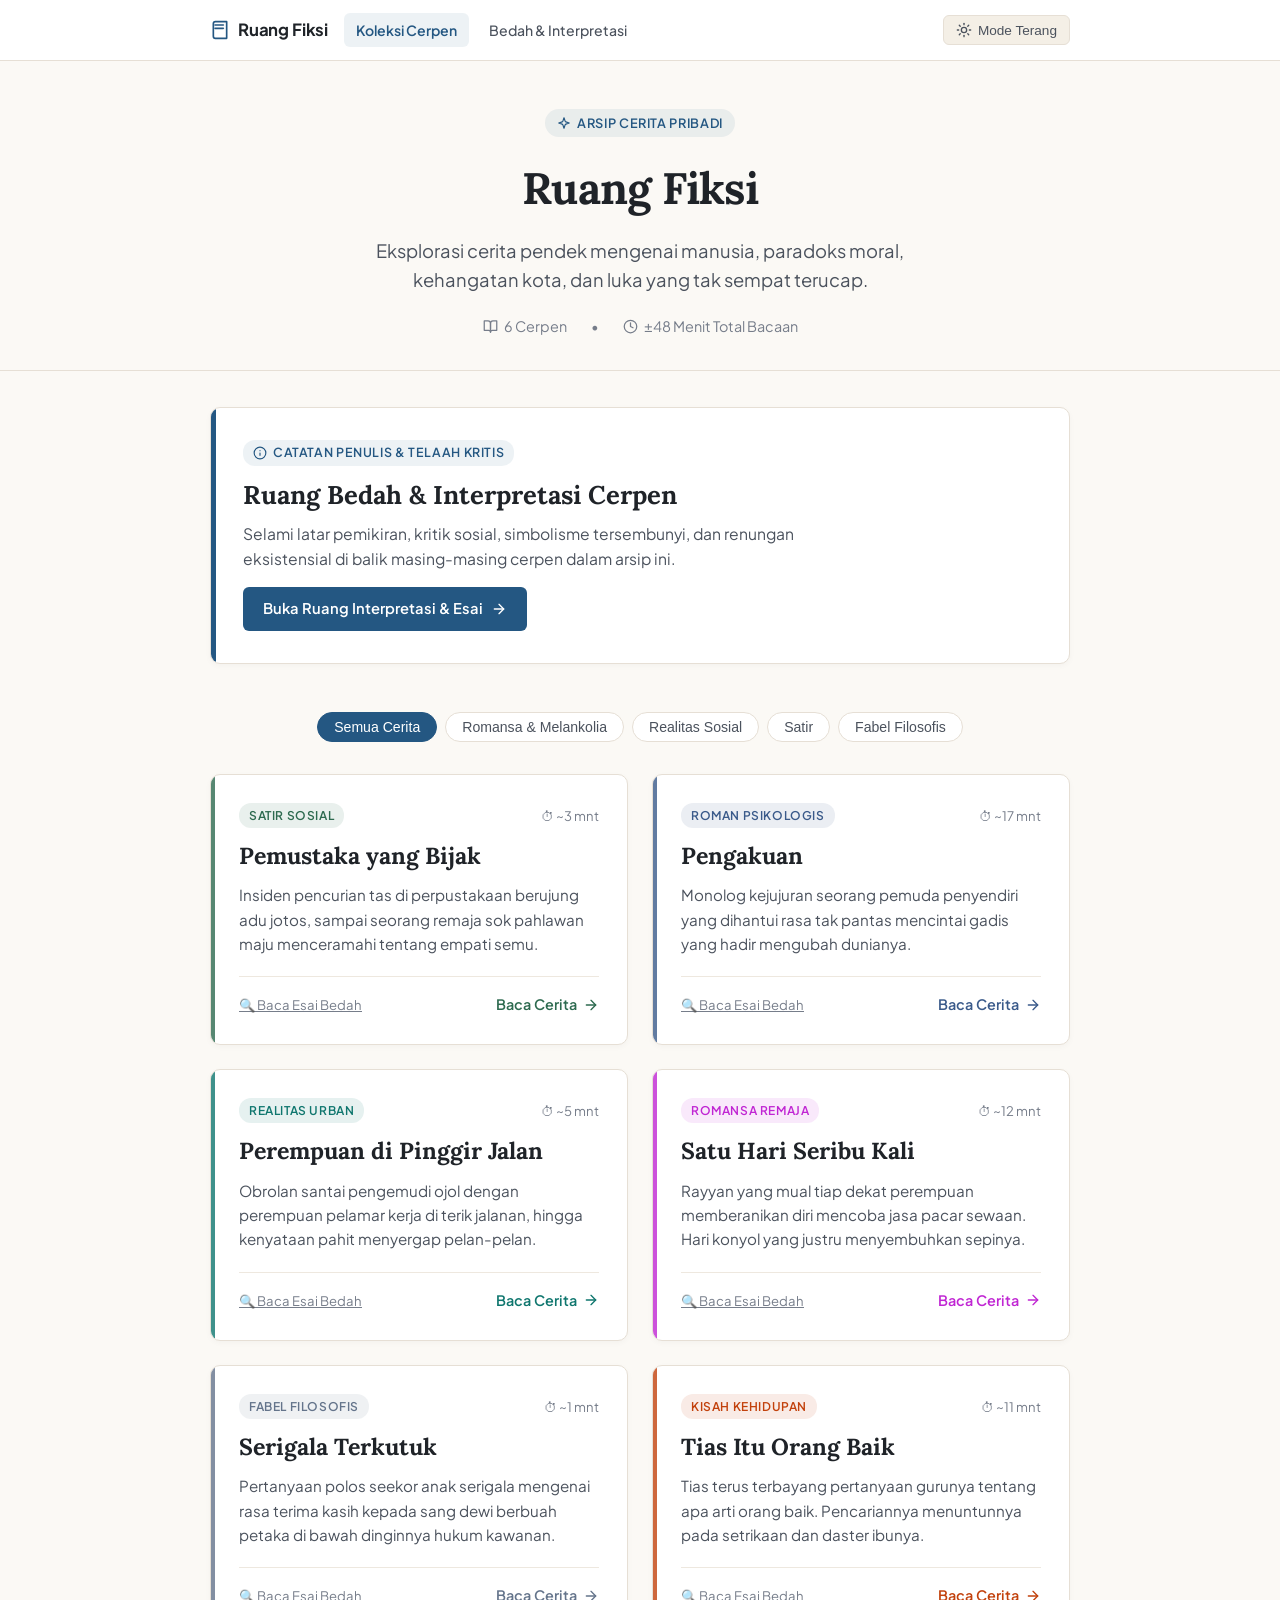
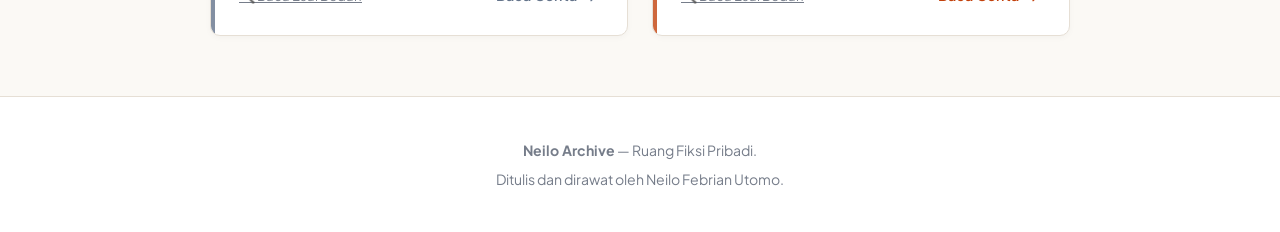
==== commit 9981c54e: "feat: tambah halaman bedah dan interpretasi cerpen serta integrasi navigasi beranda" ====
--- a/index.html
+++ b/index.html
@@ -17,10 +17,16 @@
     <!-- Navigasi Atas -->
     <nav class="site-nav" aria-label="Navigasi Utama">
         <div class="container">
-            <a href="index.html" class="nav-brand">
-                <svg width="20" height="20" viewBox="0 0 24 24" fill="none" stroke="currentColor" stroke-width="2" stroke-linecap="round" stroke-linejoin="round"><path d="M4 19.5v-15A2.5 2.5 0 0 1 6.5 2H20v20H6.5a2.5 2.5 0 0 1-2.5-2.5Z"/><path d="M6 6h10"/><path d="M6 10h10"/></svg>
-                <span>Ruang Fiksi</span>
-            </a>
+            <div style="display: flex; align-items: center;">
+                <a href="index.html" class="nav-brand">
+                    <svg width="20" height="20" viewBox="0 0 24 24" fill="none" stroke="currentColor" stroke-width="2" stroke-linecap="round" stroke-linejoin="round"><path d="M4 19.5v-15A2.5 2.5 0 0 1 6.5 2H20v20H6.5a2.5 2.5 0 0 1-2.5-2.5Z"/><path d="M6 6h10"/><path d="M6 10h10"/></svg>
+                    <span>Ruang Fiksi</span>
+                </a>
+                <div class="nav-links">
+                    <a href="index.html" class="nav-link active">Koleksi Cerpen</a>
+                    <a href="interpretasi.html" class="nav-link">Bedah & Interpretasi</a>
+                </div>
+            </div>
             
             <div class="nav-actions">
                 <button id="theme-toggle-btn" class="nav-btn" type="button" aria-label="Ganti Tema">
@@ -56,6 +62,22 @@
     </header>
 
     <main class="container">
+        <!-- Banner Akses Bedah & Interpretasi -->
+        <section class="banner-interpretasi" aria-label="Sorotan Bedah Cerpen">
+            <div class="banner-content">
+                <span class="banner-badge">
+                    <svg width="14" height="14" viewBox="0 0 24 24" fill="none" stroke="currentColor" stroke-width="2" stroke-linecap="round" stroke-linejoin="round"><circle cx="12" cy="12" r="10"/><path d="M12 16v-4"/><path d="M12 8h.01"/></svg>
+                    Catatan Penulis & Telaah Kritis
+                </span>
+                <h2>Ruang Bedah & Interpretasi Cerpen</h2>
+                <p>Selami latar pemikiran, kritik sosial, simbolisme tersembunyi, dan renungan eksistensial di balik masing-masing cerpen dalam arsip ini.</p>
+                <a href="interpretasi.html" class="btn-banner">
+                    Buka Ruang Interpretasi & Esai
+                    <svg width="16" height="16" viewBox="0 0 24 24" fill="none" stroke="currentColor" stroke-width="2" stroke-linecap="round" stroke-linejoin="round"><path d="M5 12h14"/><path d="m12 5 7 7-7 7"/></svg>
+                </a>
+            </div>
+        </section>
+
         <!-- Filter Kategori -->
         <div class="filter-bar" role="tablist" aria-label="Filter Genre Cerpen">
             <button class="filter-pill active" data-category="all" type="button">Semua Cerita</button>
@@ -78,7 +100,9 @@
                     <p>Insiden pencurian tas di perpustakaan berujung adu jotos, sampai seorang remaja sok pahlawan maju menceramahi tentang empati semu.</p>
                 </div>
                 <div class="story-card-footer">
-                    <span class="story-date">23 Agustus 2026</span>
+                    <a href="interpretasi.html#esai-pemustaka" class="story-date" style="text-decoration: underline; color: var(--text-muted);" title="Baca Esai & Bedah Cerita">
+                        🔍 Baca Esai Bedah
+                    </a>
                     <a href="pemustaka-yang-bijak.html" class="story-read-link">
                         Baca Cerita 
                         <svg width="16" height="16" viewBox="0 0 24 24" fill="none" stroke="currentColor" stroke-width="2" stroke-linecap="round" stroke-linejoin="round"><path d="M5 12h14"/><path d="m12 5 7 7-7 7"/></svg>
@@ -94,10 +118,12 @@
                         <span class="story-time-meta">⏱ ~17 mnt</span>
                     </div>
                     <h2><a href="pengakuan.html">Pengakuan</a></h2>
-                    <p>Monolog kejujuran seorang pemuda penyendiri yang dihantui rasa tak pantas mencintai gadis yang hadir mengubah duniapnya.</p>
-                </div>
-                <div class="story-card-footer">
-                    <span class="story-date">18 Agustus 2025</span>
+                    <p>Monolog kejujuran seorang pemuda penyendiri yang dihantui rasa tak pantas mencintai gadis yang hadir mengubah dunianya.</p>
+                </div>
+                <div class="story-card-footer">
+                    <a href="interpretasi.html#esai-pengakuan" class="story-date" style="text-decoration: underline; color: var(--text-muted);" title="Baca Esai & Bedah Cerita">
+                        🔍 Baca Esai Bedah
+                    </a>
                     <a href="pengakuan.html" class="story-read-link">
                         Baca Cerita 
                         <svg width="16" height="16" viewBox="0 0 24 24" fill="none" stroke="currentColor" stroke-width="2" stroke-linecap="round" stroke-linejoin="round"><path d="M5 12h14"/><path d="m12 5 7 7-7 7"/></svg>
@@ -116,7 +142,9 @@
                     <p>Obrolan santai pengemudi ojol dengan perempuan pelamar kerja di terik jalanan, hingga kenyataan pahit menyergap pelan-pelan.</p>
                 </div>
                 <div class="story-card-footer">
-                    <span class="story-date">31 Juli 2026</span>
+                    <a href="interpretasi.html#esai-perempuan" class="story-date" style="text-decoration: underline; color: var(--text-muted);" title="Baca Esai & Bedah Cerita">
+                        🔍 Baca Esai Bedah
+                    </a>
                     <a href="perempuan-di-pinggir-jalan.html" class="story-read-link">
                         Baca Cerita 
                         <svg width="16" height="16" viewBox="0 0 24 24" fill="none" stroke="currentColor" stroke-width="2" stroke-linecap="round" stroke-linejoin="round"><path d="M5 12h14"/><path d="m12 5 7 7-7 7"/></svg>
@@ -135,7 +163,9 @@
                     <p>Rayyan yang mual tiap dekat perempuan memberanikan diri mencoba jasa pacar sewaan. Hari konyol yang justru menyembuhkan sepinya.</p>
                 </div>
                 <div class="story-card-footer">
-                    <span class="story-date">31 Juli 2026</span>
+                    <a href="interpretasi.html#esai-seribu-kali" class="story-date" style="text-decoration: underline; color: var(--text-muted);" title="Baca Esai & Bedah Cerita">
+                        🔍 Baca Esai Bedah
+                    </a>
                     <a href="satu-hari-seribu-kali.html" class="story-read-link">
                         Baca Cerita 
                         <svg width="16" height="16" viewBox="0 0 24 24" fill="none" stroke="currentColor" stroke-width="2" stroke-linecap="round" stroke-linejoin="round"><path d="M5 12h14"/><path d="m12 5 7 7-7 7"/></svg>
@@ -154,7 +184,9 @@
                     <p>Pertanyaan polos seekor anak serigala mengenai rasa terima kasih kepada sang dewi berbuah petaka di bawah dinginnya hukum kawanan.</p>
                 </div>
                 <div class="story-card-footer">
-                    <span class="story-date">30 Oktober 2025</span>
+                    <a href="interpretasi.html#esai-serigala" class="story-date" style="text-decoration: underline; color: var(--text-muted);" title="Baca Esai & Bedah Cerita">
+                        🔍 Baca Esai Bedah
+                    </a>
                     <a href="serigala-terkutuk.html" class="story-read-link">
                         Baca Cerita 
                         <svg width="16" height="16" viewBox="0 0 24 24" fill="none" stroke="currentColor" stroke-width="2" stroke-linecap="round" stroke-linejoin="round"><path d="M5 12h14"/><path d="m12 5 7 7-7 7"/></svg>
@@ -173,7 +205,9 @@
                     <p>Tias terus terbayang pertanyaan gurunya tentang apa arti orang baik. Pencariannya menuntunnya pada setrikaan dan daster ibunya.</p>
                 </div>
                 <div class="story-card-footer">
-                    <span class="story-date">31 Juli 2026</span>
+                    <a href="interpretasi.html#esai-tias" class="story-date" style="text-decoration: underline; color: var(--text-muted);" title="Baca Esai & Bedah Cerita">
+                        🔍 Baca Esai Bedah
+                    </a>
                     <a href="tias-itu-orang-baik.html" class="story-read-link">
                         Baca Cerita 
                         <svg width="16" height="16" viewBox="0 0 24 24" fill="none" stroke="currentColor" stroke-width="2" stroke-linecap="round" stroke-linejoin="round"><path d="M5 12h14"/><path d="m12 5 7 7-7 7"/></svg>
--- a/style.css
+++ b/style.css
@@ -820,3 +820,389 @@
         font-size: 3.2rem;
     }
 }
+
+
+/* ==========================================================================
+   13. HALAMAN INTERPRETASI & ESAI BEDAH CERPEN
+   ========================================================================== */
+
+/* Navbar Navigation Links */
+.nav-links {
+    display: flex;
+    align-items: center;
+    gap: 8px;
+    margin-left: 16px;
+}
+
+.nav-link {
+    font-size: 0.88rem;
+    font-weight: 500;
+    color: var(--text-secondary);
+    text-decoration: none;
+    padding: 6px 12px;
+    border-radius: var(--radius-sm);
+    transition: all 0.2s ease;
+}
+
+.nav-link:hover {
+    color: var(--text-primary);
+    background: var(--bg-surface-subtle);
+}
+
+.nav-link.active {
+    color: var(--accent-default);
+    font-weight: 600;
+    background: var(--accent-light);
+}
+
+/* Banner Eksplorasi Interpretasi di Beranda */
+.banner-interpretasi {
+    background: var(--bg-surface);
+    border: 1px solid var(--border-color);
+    border-radius: var(--radius-md);
+    padding: 32px;
+    margin-bottom: 48px;
+    box-shadow: var(--shadow-sm);
+    position: relative;
+    overflow: hidden;
+    display: flex;
+    justify-content: space-between;
+    align-items: center;
+    gap: 24px;
+}
+
+.banner-interpretasi::before {
+    content: '';
+    position: absolute;
+    top: 0;
+    left: 0;
+    width: 5px;
+    height: 100%;
+    background: var(--accent-default);
+}
+
+.banner-content {
+    max-width: 620px;
+}
+
+.banner-badge {
+    display: inline-flex;
+    align-items: center;
+    gap: 6px;
+    font-size: 0.78rem;
+    font-weight: 600;
+    text-transform: uppercase;
+    letter-spacing: 0.05em;
+    color: var(--accent-default);
+    background: var(--accent-light);
+    padding: 3px 10px;
+    border-radius: 12px;
+    margin-bottom: 12px;
+}
+
+.banner-content h2 {
+    font-family: var(--font-serif);
+    font-size: 1.6rem;
+    margin: 0 0 10px 0;
+    color: var(--text-primary);
+    line-height: 1.3;
+}
+
+.banner-content p {
+    font-size: 0.98rem;
+    color: var(--text-secondary);
+    margin: 0 0 16px 0;
+    line-height: 1.6;
+}
+
+.btn-banner {
+    display: inline-flex;
+    align-items: center;
+    gap: 8px;
+    background: var(--accent-default);
+    color: #ffffff;
+    padding: 10px 20px;
+    border-radius: var(--radius-sm);
+    font-weight: 600;
+    font-size: 0.92rem;
+    text-decoration: none;
+    transition: background-color 0.2s ease, transform 0.2s ease;
+}
+
+.btn-banner:hover {
+    background: var(--accent-hover);
+    transform: translateY(-1px);
+}
+
+/* Halaman Interpretasi */
+.essay-page-wrapper {
+    max-width: 820px;
+    margin: 0 auto;
+    padding: 40px 20px 80px 20px;
+}
+
+.essay-hero {
+    text-align: center;
+    padding-bottom: 36px;
+    margin-bottom: 32px;
+    border-bottom: 1px solid var(--border-color);
+}
+
+.essay-hero h1 {
+    font-family: var(--font-serif);
+    font-size: 2.6rem;
+    color: var(--text-primary);
+    margin: 12px 0;
+    letter-spacing: -0.02em;
+}
+
+.essay-hero p {
+    font-size: 1.15rem;
+    color: var(--text-secondary);
+    max-width: 640px;
+    margin: 0 auto;
+    line-height: 1.6;
+}
+
+/* Sticky TOC Pills */
+.essay-toc-bar {
+    position: sticky;
+    top: 60px;
+    background: var(--bg-page);
+    padding: 14px 0;
+    z-index: 850;
+    border-bottom: 1px solid var(--border-color);
+    margin-bottom: 40px;
+    backdrop-filter: blur(8px);
+}
+
+.essay-toc-scroll {
+    display: flex;
+    gap: 10px;
+    overflow-x: auto;
+    padding-bottom: 4px;
+    scrollbar-width: thin;
+}
+
+.toc-link {
+    white-space: nowrap;
+    display: inline-flex;
+    align-items: center;
+    gap: 6px;
+    background: var(--bg-surface);
+    border: 1px solid var(--border-color);
+    color: var(--text-secondary);
+    padding: 6px 14px;
+    border-radius: 20px;
+    font-size: 0.85rem;
+    font-weight: 500;
+    text-decoration: none;
+    transition: all 0.2s ease;
+}
+
+.toc-link:hover {
+    border-color: var(--accent-default);
+    color: var(--accent-default);
+    background: var(--bg-surface-subtle);
+}
+
+/* Kartu Esai Masing-Masing Cerpen */
+.essay-article {
+    background: var(--bg-surface);
+    border: 1px solid var(--border-color);
+    border-radius: var(--radius-lg);
+    padding: 40px;
+    margin-bottom: 48px;
+    box-shadow: var(--shadow-sm);
+    position: relative;
+    scroll-margin-top: 140px;
+    transition: border-color 0.25s ease, box-shadow 0.25s ease;
+}
+
+.essay-article:hover {
+    box-shadow: var(--shadow-md);
+}
+
+.essay-article-header {
+    border-bottom: 1px solid var(--border-subtle);
+    padding-bottom: 24px;
+    margin-bottom: 28px;
+}
+
+.essay-category-tag {
+    display: inline-flex;
+    align-items: center;
+    gap: 6px;
+    font-size: 0.8rem;
+    font-weight: 600;
+    text-transform: uppercase;
+    letter-spacing: 0.05em;
+    padding: 4px 12px;
+    border-radius: 14px;
+    margin-bottom: 14px;
+}
+
+.essay-title {
+    font-family: var(--font-serif);
+    font-size: 1.85rem;
+    line-height: 1.3;
+    color: var(--text-primary);
+    margin: 0 0 10px 0;
+}
+
+.essay-story-ref {
+    font-size: 0.95rem;
+    color: var(--text-muted);
+    display: flex;
+    align-items: center;
+    gap: 8px;
+}
+
+.essay-story-ref strong {
+    color: var(--text-secondary);
+}
+
+/* Grid Ikhtisar Kunci (Summary Grid) */
+.essay-summary-grid {
+    display: grid;
+    grid-template-columns: repeat(2, 1fr);
+    gap: 14px;
+    margin: 24px 0 32px 0;
+}
+
+.summary-card {
+    background: var(--bg-surface-subtle);
+    border: 1px solid var(--border-color);
+    border-radius: var(--radius-sm);
+    padding: 14px 16px;
+}
+
+.summary-label {
+    font-size: 0.76rem;
+    font-weight: 700;
+    text-transform: uppercase;
+    letter-spacing: 0.05em;
+    color: var(--text-muted);
+    margin-bottom: 4px;
+    display: flex;
+    align-items: center;
+    gap: 6px;
+}
+
+.summary-value {
+    font-size: 0.92rem;
+    color: var(--text-primary);
+    line-height: 1.5;
+    margin: 0;
+}
+
+/* Isi Esai */
+.essay-prose {
+    font-family: var(--font-sans);
+    font-size: 1.05rem;
+    line-height: 1.8;
+    color: var(--text-secondary);
+}
+
+.essay-prose h3 {
+    font-family: var(--font-serif);
+    font-size: 1.35rem;
+    color: var(--text-primary);
+    margin: 32px 0 12px 0;
+    letter-spacing: -0.01em;
+}
+
+.essay-prose p {
+    margin-bottom: 1.4em;
+}
+
+.essay-prose strong {
+    color: var(--text-primary);
+}
+
+.essay-key-quote {
+    font-family: var(--font-serif);
+    font-style: italic;
+    font-size: 1.1rem;
+    line-height: 1.6;
+    color: var(--text-primary);
+    background: var(--bg-surface-subtle);
+    border-left: 4px solid var(--essay-accent, var(--accent-default));
+    padding: 16px 20px;
+    border-radius: 0 var(--radius-sm) var(--radius-sm) 0;
+    margin: 24px 0;
+}
+
+/* CTA Membaca Cerpen di Bawah Tiap Esai */
+.essay-footer-cta {
+    display: flex;
+    justify-content: space-between;
+    align-items: center;
+    flex-wrap: wrap;
+    gap: 14px;
+    border-top: 1px solid var(--border-subtle);
+    padding-top: 24px;
+    margin-top: 36px;
+}
+
+.btn-read-story {
+    display: inline-flex;
+    align-items: center;
+    gap: 8px;
+    background: var(--bg-surface-subtle);
+    border: 1px solid var(--border-color);
+    color: var(--text-primary);
+    font-weight: 600;
+    font-size: 0.92rem;
+    padding: 10px 18px;
+    border-radius: var(--radius-sm);
+    text-decoration: none;
+    transition: all 0.2s ease;
+}
+
+.btn-read-story:hover {
+    border-color: var(--essay-accent, var(--accent-default));
+    background: var(--essay-tint, var(--accent-light));
+    color: var(--essay-accent, var(--accent-default));
+}
+
+.btn-back-to-top {
+    display: inline-flex;
+    align-items: center;
+    gap: 4px;
+    background: transparent;
+    border: none;
+    color: var(--text-muted);
+    font-size: 0.85rem;
+    cursor: pointer;
+    transition: color 0.2s ease;
+}
+
+.btn-back-to-top:hover {
+    color: var(--text-primary);
+}
+
+/* Responsivitas Tambahan */
+@media (max-width: 768px) {
+    .banner-interpretasi {
+        flex-direction: column;
+        align-items: flex-start;
+        padding: 24px;
+    }
+    
+    .essay-summary-grid {
+        grid-template-columns: 1fr;
+    }
+    
+    .essay-article {
+        padding: 24px;
+    }
+    
+    .essay-title {
+        font-size: 1.55rem;
+    }
+    
+    .nav-links {
+        display: none;
+    }
+}
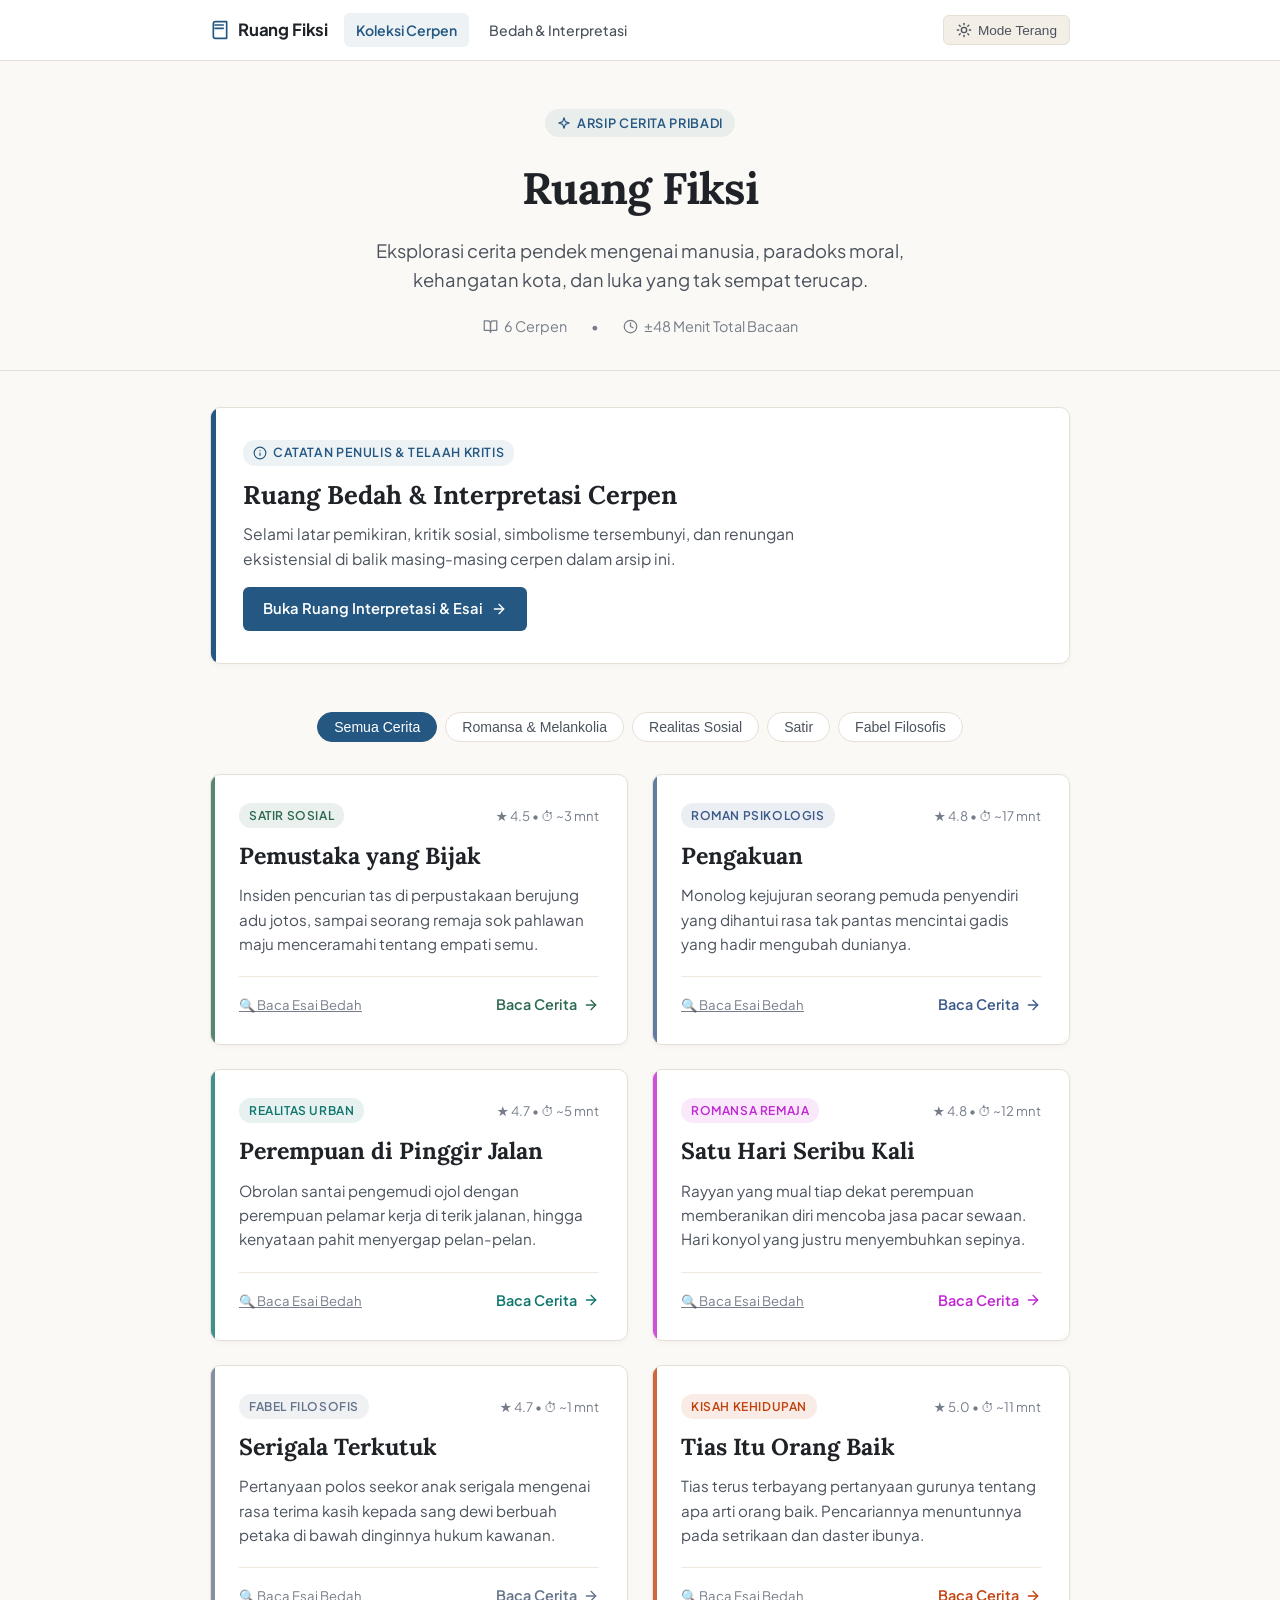
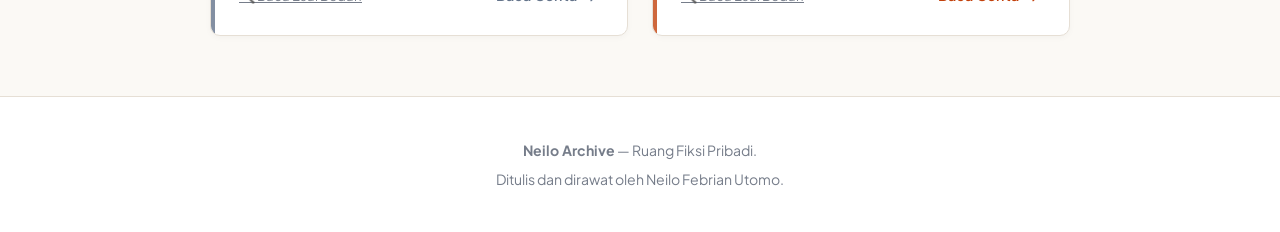
==== commit 958aca3f: "feat: tambah kolom komentar dan rating bintang 1-5 dengan pembatasan 1x per akun" ====
--- a/index.html
+++ b/index.html
@@ -94,7 +94,7 @@
                 <div>
                     <div class="story-card-header">
                         <span class="story-tag">Satir Sosial</span>
-                        <span class="story-time-meta">⏱ ~3 mnt</span>
+                        <span class="story-time-meta">★ 4.5 • ⏱ ~3 mnt</span>
                     </div>
                     <h2><a href="pemustaka-yang-bijak.html">Pemustaka yang Bijak</a></h2>
                     <p>Insiden pencurian tas di perpustakaan berujung adu jotos, sampai seorang remaja sok pahlawan maju menceramahi tentang empati semu.</p>
@@ -115,7 +115,7 @@
                 <div>
                     <div class="story-card-header">
                         <span class="story-tag">Roman Psikologis</span>
-                        <span class="story-time-meta">⏱ ~17 mnt</span>
+                        <span class="story-time-meta">★ 4.8 • ⏱ ~17 mnt</span>
                     </div>
                     <h2><a href="pengakuan.html">Pengakuan</a></h2>
                     <p>Monolog kejujuran seorang pemuda penyendiri yang dihantui rasa tak pantas mencintai gadis yang hadir mengubah dunianya.</p>
@@ -136,7 +136,7 @@
                 <div>
                     <div class="story-card-header">
                         <span class="story-tag">Realitas Urban</span>
-                        <span class="story-time-meta">⏱ ~5 mnt</span>
+                        <span class="story-time-meta">★ 4.7 • ⏱ ~5 mnt</span>
                     </div>
                     <h2><a href="perempuan-di-pinggir-jalan.html">Perempuan di Pinggir Jalan</a></h2>
                     <p>Obrolan santai pengemudi ojol dengan perempuan pelamar kerja di terik jalanan, hingga kenyataan pahit menyergap pelan-pelan.</p>
@@ -157,7 +157,7 @@
                 <div>
                     <div class="story-card-header">
                         <span class="story-tag">Romansa Remaja</span>
-                        <span class="story-time-meta">⏱ ~12 mnt</span>
+                        <span class="story-time-meta">★ 4.8 • ⏱ ~12 mnt</span>
                     </div>
                     <h2><a href="satu-hari-seribu-kali.html">Satu Hari Seribu Kali</a></h2>
                     <p>Rayyan yang mual tiap dekat perempuan memberanikan diri mencoba jasa pacar sewaan. Hari konyol yang justru menyembuhkan sepinya.</p>
@@ -178,7 +178,7 @@
                 <div>
                     <div class="story-card-header">
                         <span class="story-tag">Fabel Filosofis</span>
-                        <span class="story-time-meta">⏱ ~1 mnt</span>
+                        <span class="story-time-meta">★ 4.7 • ⏱ ~1 mnt</span>
                     </div>
                     <h2><a href="serigala-terkutuk.html">Serigala Terkutuk</a></h2>
                     <p>Pertanyaan polos seekor anak serigala mengenai rasa terima kasih kepada sang dewi berbuah petaka di bawah dinginnya hukum kawanan.</p>
@@ -199,7 +199,7 @@
                 <div>
                     <div class="story-card-header">
                         <span class="story-tag">Kisah Kehidupan</span>
-                        <span class="story-time-meta">⏱ ~11 mnt</span>
+                        <span class="story-time-meta">★ 5.0 • ⏱ ~11 mnt</span>
                     </div>
                     <h2><a href="tias-itu-orang-baik.html">Tias Itu Orang Baik</a></h2>
                     <p>Tias terus terbayang pertanyaan gurunya tentang apa arti orang baik. Pencariannya menuntunnya pada setrikaan dan daster ibunya.</p>
--- a/style.css
+++ b/style.css
@@ -1206,3 +1206,377 @@
         display: none;
     }
 }
+
+
+/* ==========================================================================
+   14. SISTEM ULASAN & RATING BINTANG 1-5 PER CERPEN
+   ========================================================================== */
+
+.story-feedback-section {
+    margin: 56px 0 32px 0;
+    border-top: 2px solid var(--border-color);
+    padding-top: 40px;
+}
+
+.feedback-header {
+    text-align: center;
+    margin-bottom: 32px;
+}
+
+.feedback-header h2 {
+    font-family: var(--font-serif);
+    font-size: 1.85rem;
+    color: var(--text-primary);
+    margin: 0 0 8px 0;
+}
+
+.feedback-header p {
+    font-size: 0.98rem;
+    color: var(--text-secondary);
+    margin: 0;
+}
+
+/* Kartu Ringkasan & Form Rating Bintang */
+.rating-card {
+    background: var(--bg-surface);
+    border: 1px solid var(--border-color);
+    border-radius: var(--radius-md);
+    padding: 28px;
+    margin-bottom: 32px;
+    box-shadow: var(--shadow-sm);
+}
+
+.rating-overview {
+    display: flex;
+    justify-content: space-between;
+    align-items: center;
+    flex-wrap: wrap;
+    gap: 24px;
+}
+
+.rating-average {
+    display: flex;
+    flex-direction: column;
+    align-items: center;
+    text-align: center;
+    min-width: 140px;
+    padding-right: 24px;
+    border-right: 1px solid var(--border-subtle);
+}
+
+.rating-score {
+    font-size: 2.8rem;
+    font-weight: 700;
+    color: var(--text-primary);
+    line-height: 1;
+    font-family: var(--font-sans);
+}
+
+.stars-display {
+    color: #f59e0b;
+    font-size: 1.25rem;
+    margin: 6px 0;
+    letter-spacing: 2px;
+}
+
+.rating-count {
+    font-size: 0.85rem;
+    color: var(--text-muted);
+}
+
+.rating-action-box {
+    flex: 1;
+    min-width: 260px;
+    display: flex;
+    flex-direction: column;
+    gap: 10px;
+}
+
+.rating-action-title {
+    font-size: 0.95rem;
+    font-weight: 600;
+    color: var(--text-primary);
+}
+
+.star-rating-widget {
+    display: inline-flex;
+    gap: 6px;
+}
+
+.star-btn {
+    background: transparent;
+    border: none;
+    font-size: 2rem;
+    color: #cbd5e1;
+    cursor: pointer;
+    padding: 0 4px;
+    line-height: 1;
+    transition: transform 0.15s ease, color 0.15s ease;
+}
+
+.star-btn.active,
+.star-btn.hover {
+    color: #f59e0b;
+}
+
+.star-btn:hover:not(:disabled) {
+    transform: scale(1.15);
+}
+
+.star-btn:disabled {
+    cursor: default;
+}
+
+.rating-status-message {
+    font-size: 0.85rem;
+    color: var(--text-muted);
+    min-height: 20px;
+}
+
+.rating-badge-voted {
+    display: inline-flex;
+    align-items: center;
+    gap: 6px;
+    background: rgba(16, 185, 129, 0.12);
+    color: #059669;
+    padding: 4px 10px;
+    border-radius: 12px;
+    font-size: 0.82rem;
+    font-weight: 600;
+}
+
+/* Bilah Identitas Akun Pengguna */
+.account-bar {
+    display: flex;
+    justify-content: space-between;
+    align-items: center;
+    flex-wrap: wrap;
+    gap: 8px;
+    font-size: 0.85rem;
+    color: var(--text-muted);
+    background: var(--bg-surface-subtle);
+    padding: 10px 14px;
+    border-radius: var(--radius-sm);
+    margin-bottom: 20px;
+    border: 1px solid var(--border-color);
+}
+
+.account-identity-text {
+    color: var(--text-primary);
+    font-weight: 500;
+}
+
+.btn-switch-account {
+    background: transparent;
+    border: none;
+    color: var(--story-accent);
+    font-size: 0.82rem;
+    font-weight: 600;
+    cursor: pointer;
+    text-decoration: underline;
+    padding: 0;
+}
+
+/* Kartu Form Komentar */
+.comment-form-card {
+    background: var(--bg-surface);
+    border: 1px solid var(--border-color);
+    border-radius: var(--radius-md);
+    padding: 28px;
+    margin-bottom: 40px;
+    box-shadow: var(--shadow-sm);
+}
+
+.comment-form-card h3 {
+    font-family: var(--font-serif);
+    font-size: 1.35rem;
+    color: var(--text-primary);
+    margin: 0 0 20px 0;
+}
+
+.form-row {
+    display: grid;
+    grid-template-columns: 1fr 1fr;
+    gap: 16px;
+}
+
+.form-group {
+    display: flex;
+    flex-direction: column;
+    gap: 6px;
+    margin-bottom: 16px;
+}
+
+.form-group label {
+    font-size: 0.88rem;
+    font-weight: 600;
+    color: var(--text-primary);
+}
+
+.form-group .required {
+    color: #e11d48;
+}
+
+.form-group input,
+.form-group textarea {
+    width: 100%;
+    padding: 10px 14px;
+    border: 1px solid var(--border-color);
+    border-radius: var(--radius-sm);
+    background: var(--bg-page);
+    color: var(--text-primary);
+    font-family: var(--font-sans);
+    font-size: 0.95rem;
+    transition: border-color 0.2s ease, box-shadow 0.2s ease;
+}
+
+.form-group input:focus,
+.form-group textarea:focus {
+    outline: none;
+    border-color: var(--story-accent);
+    box-shadow: 0 0 0 3px var(--story-tint);
+}
+
+.form-hint {
+    font-size: 0.78rem;
+    color: var(--text-muted);
+}
+
+.btn-submit-comment {
+    display: inline-flex;
+    align-items: center;
+    gap: 8px;
+    background: var(--story-accent);
+    color: #ffffff;
+    padding: 10px 22px;
+    border: none;
+    border-radius: var(--radius-sm);
+    font-size: 0.92rem;
+    font-weight: 600;
+    cursor: pointer;
+    transition: opacity 0.2s ease, transform 0.2s ease;
+}
+
+.btn-submit-comment:hover {
+    opacity: 0.92;
+    transform: translateY(-1px);
+}
+
+/* Daftar Komentar */
+.comments-list-wrapper {
+    margin-top: 24px;
+}
+
+.comments-list-header {
+    display: flex;
+    justify-content: space-between;
+    align-items: center;
+    border-bottom: 1px solid var(--border-color);
+    padding-bottom: 12px;
+    margin-bottom: 24px;
+}
+
+.comments-list-header h3 {
+    font-family: var(--font-serif);
+    font-size: 1.35rem;
+    color: var(--text-primary);
+    margin: 0;
+}
+
+.comment-item {
+    background: var(--bg-surface);
+    border: 1px solid var(--border-color);
+    border-radius: var(--radius-md);
+    padding: 20px;
+    margin-bottom: 18px;
+    box-shadow: var(--shadow-sm);
+    transition: border-color 0.2s ease;
+}
+
+.comment-item-header {
+    display: flex;
+    align-items: center;
+    gap: 12px;
+    margin-bottom: 12px;
+}
+
+.comment-avatar {
+    width: 38px;
+    height: 38px;
+    border-radius: 50%;
+    background: var(--story-accent);
+    color: #ffffff;
+    display: flex;
+    align-items: center;
+    justify-content: center;
+    font-weight: 700;
+    font-size: 0.95rem;
+    text-transform: uppercase;
+    flex-shrink: 0;
+}
+
+.comment-meta {
+    flex: 1;
+}
+
+.comment-author-name {
+    font-weight: 600;
+    font-size: 0.98rem;
+    color: var(--text-primary);
+    display: flex;
+    align-items: center;
+    gap: 8px;
+    flex-wrap: wrap;
+}
+
+.comment-rating-stars {
+    color: #f59e0b;
+    font-size: 0.85rem;
+    letter-spacing: 1px;
+}
+
+.comment-date {
+    font-size: 0.8rem;
+    color: var(--text-muted);
+}
+
+.comment-body-text {
+    font-size: 0.95rem;
+    line-height: 1.6;
+    color: var(--text-secondary);
+    white-space: pre-line;
+    margin: 0;
+}
+
+.comments-empty {
+    text-align: center;
+    padding: 32px;
+    color: var(--text-muted);
+    font-style: italic;
+    background: var(--bg-surface);
+    border: 1px dashed var(--border-color);
+    border-radius: var(--radius-md);
+}
+
+/* Responsivitas Bagian Komentar */
+@media (max-width: 640px) {
+    .rating-overview {
+        flex-direction: column;
+        align-items: stretch;
+    }
+    
+    .rating-average {
+        border-right: none;
+        border-bottom: 1px solid var(--border-subtle);
+        padding-right: 0;
+        padding-bottom: 16px;
+    }
+    
+    .form-row {
+        grid-template-columns: 1fr;
+    }
+    
+    .star-btn {
+        font-size: 1.8rem;
+    }
+}
